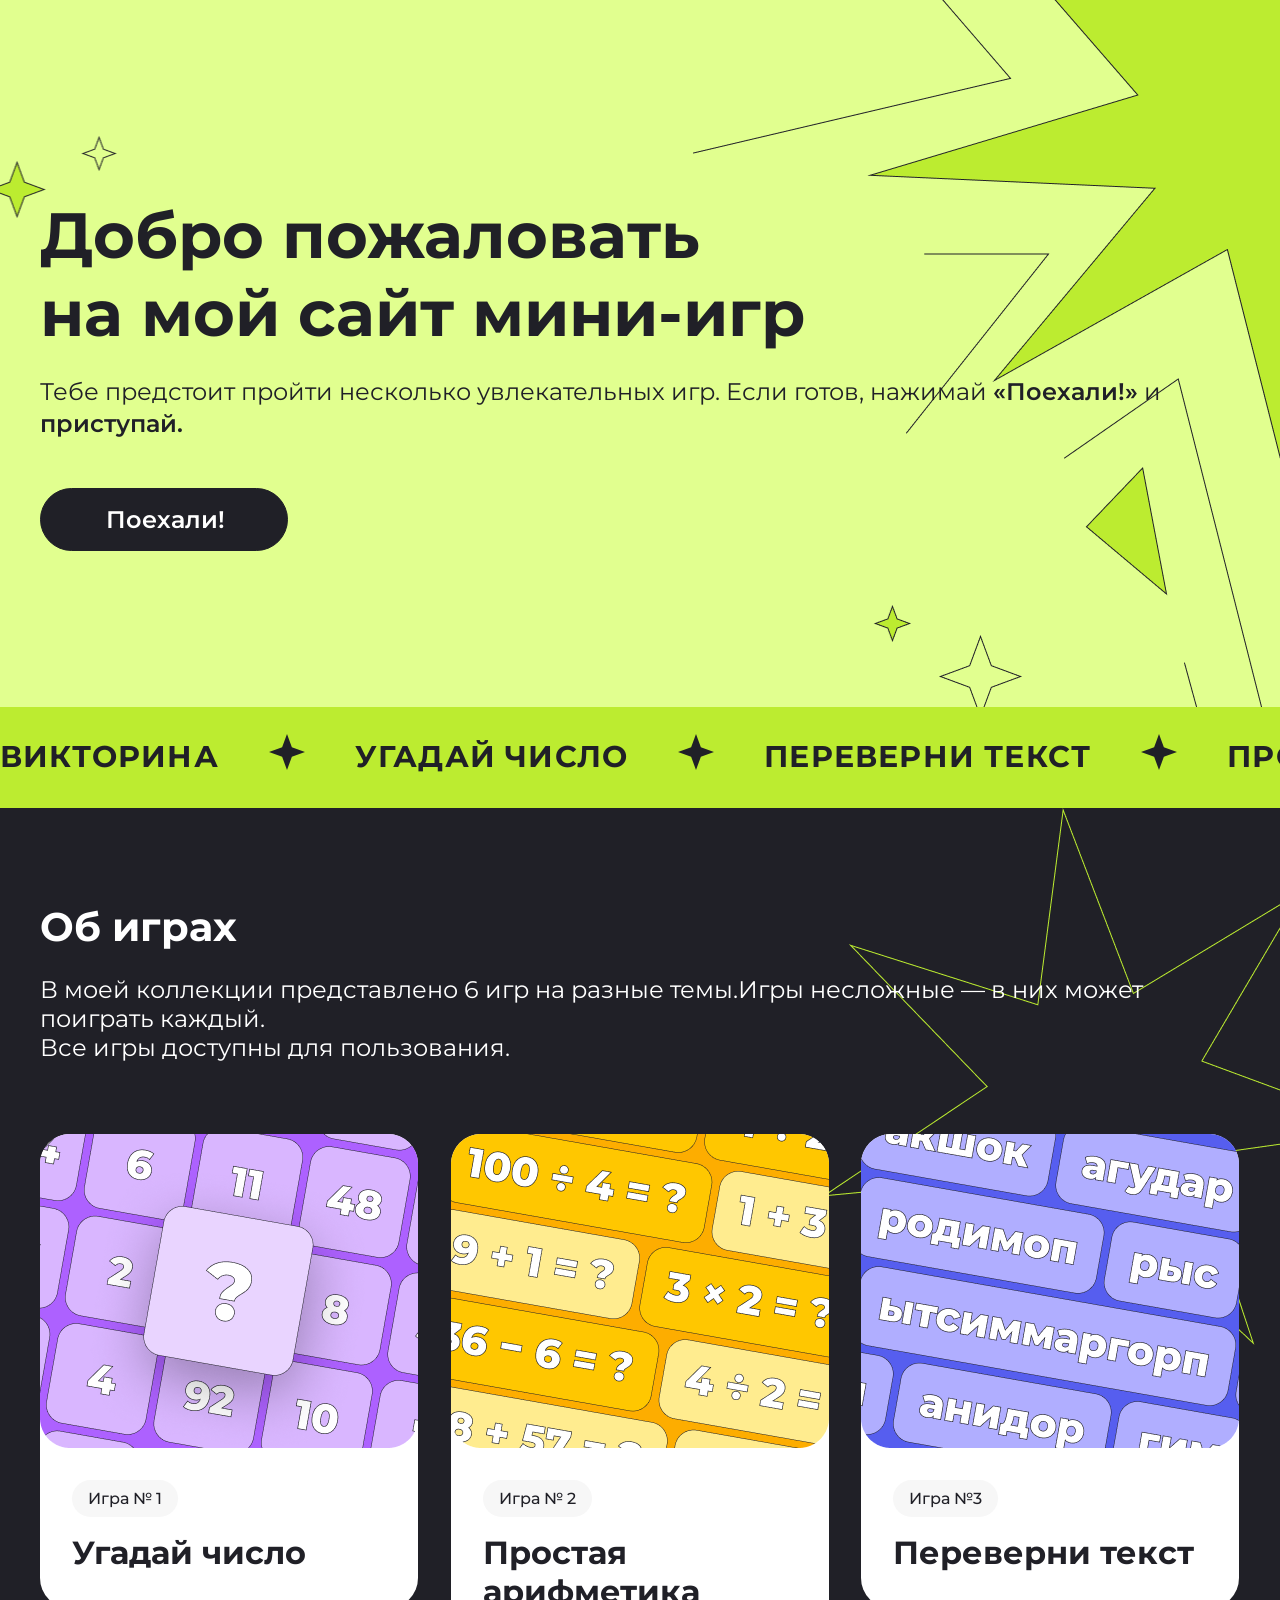
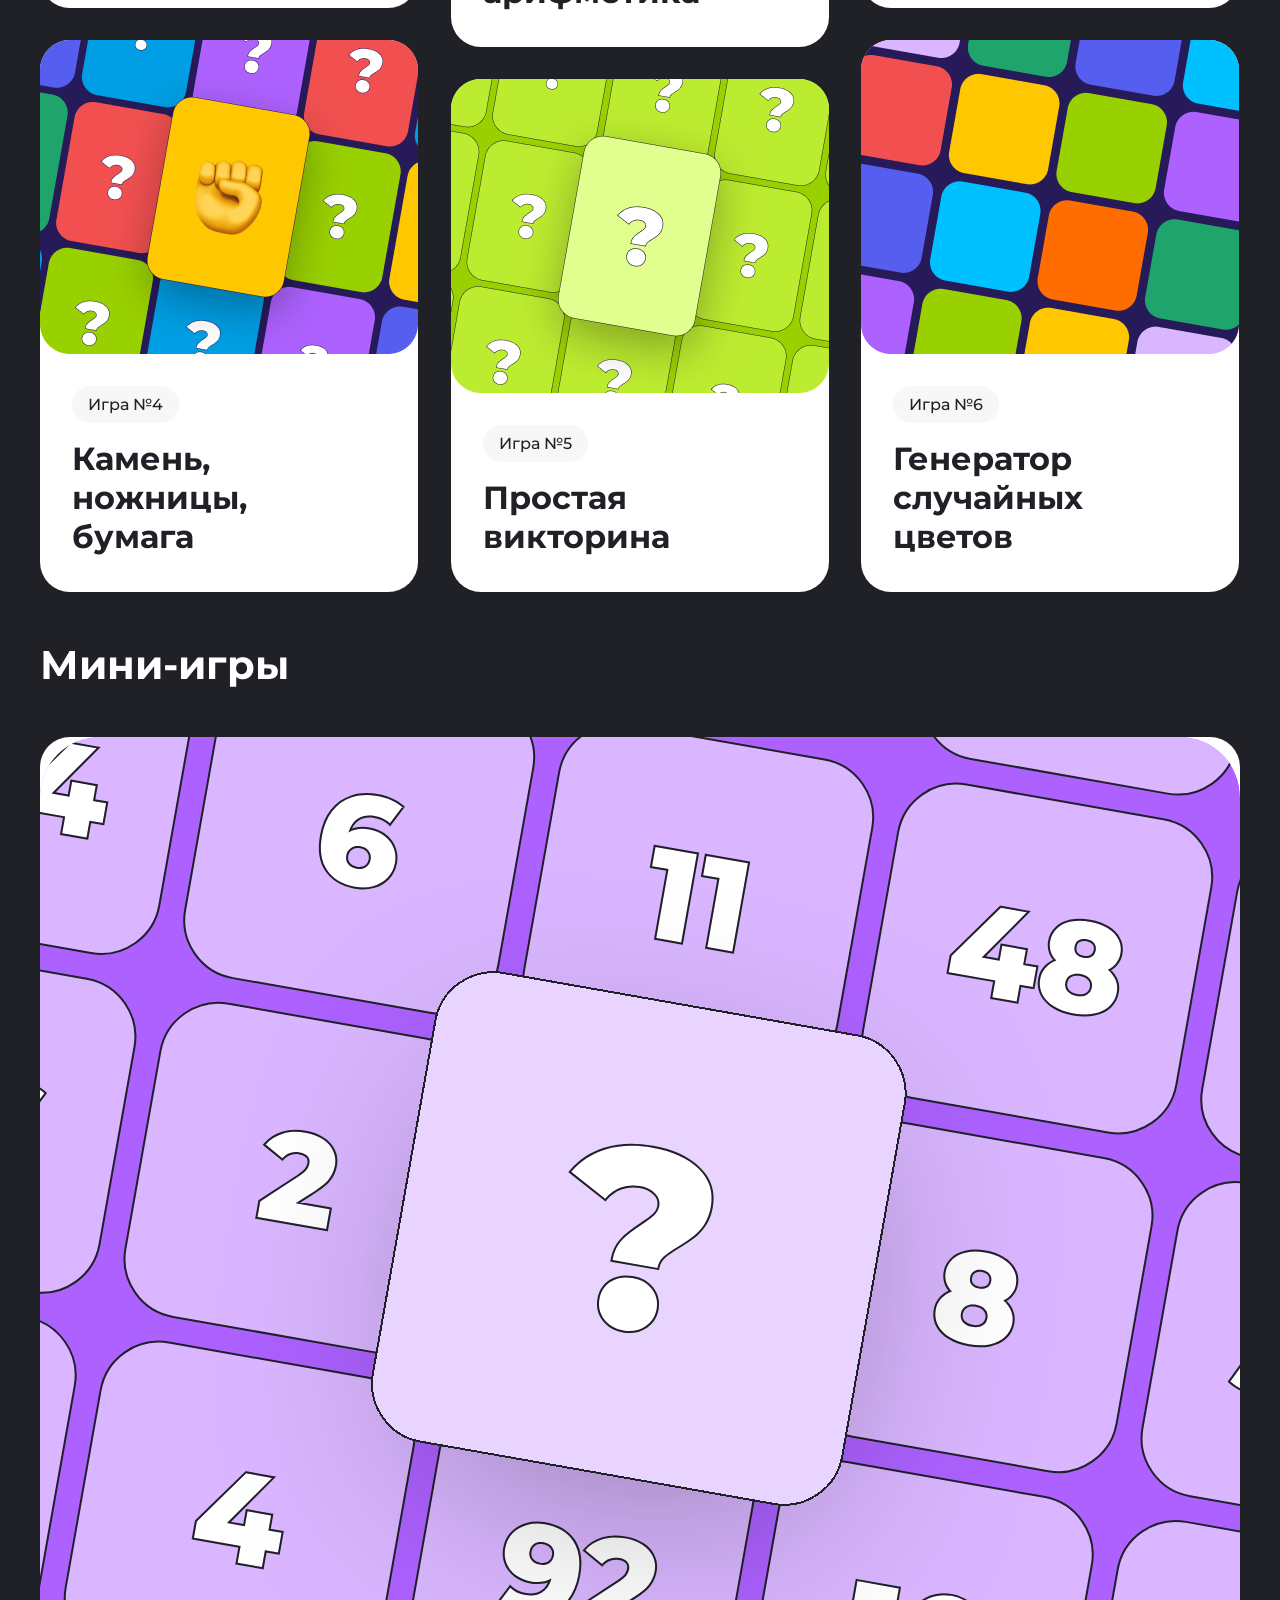
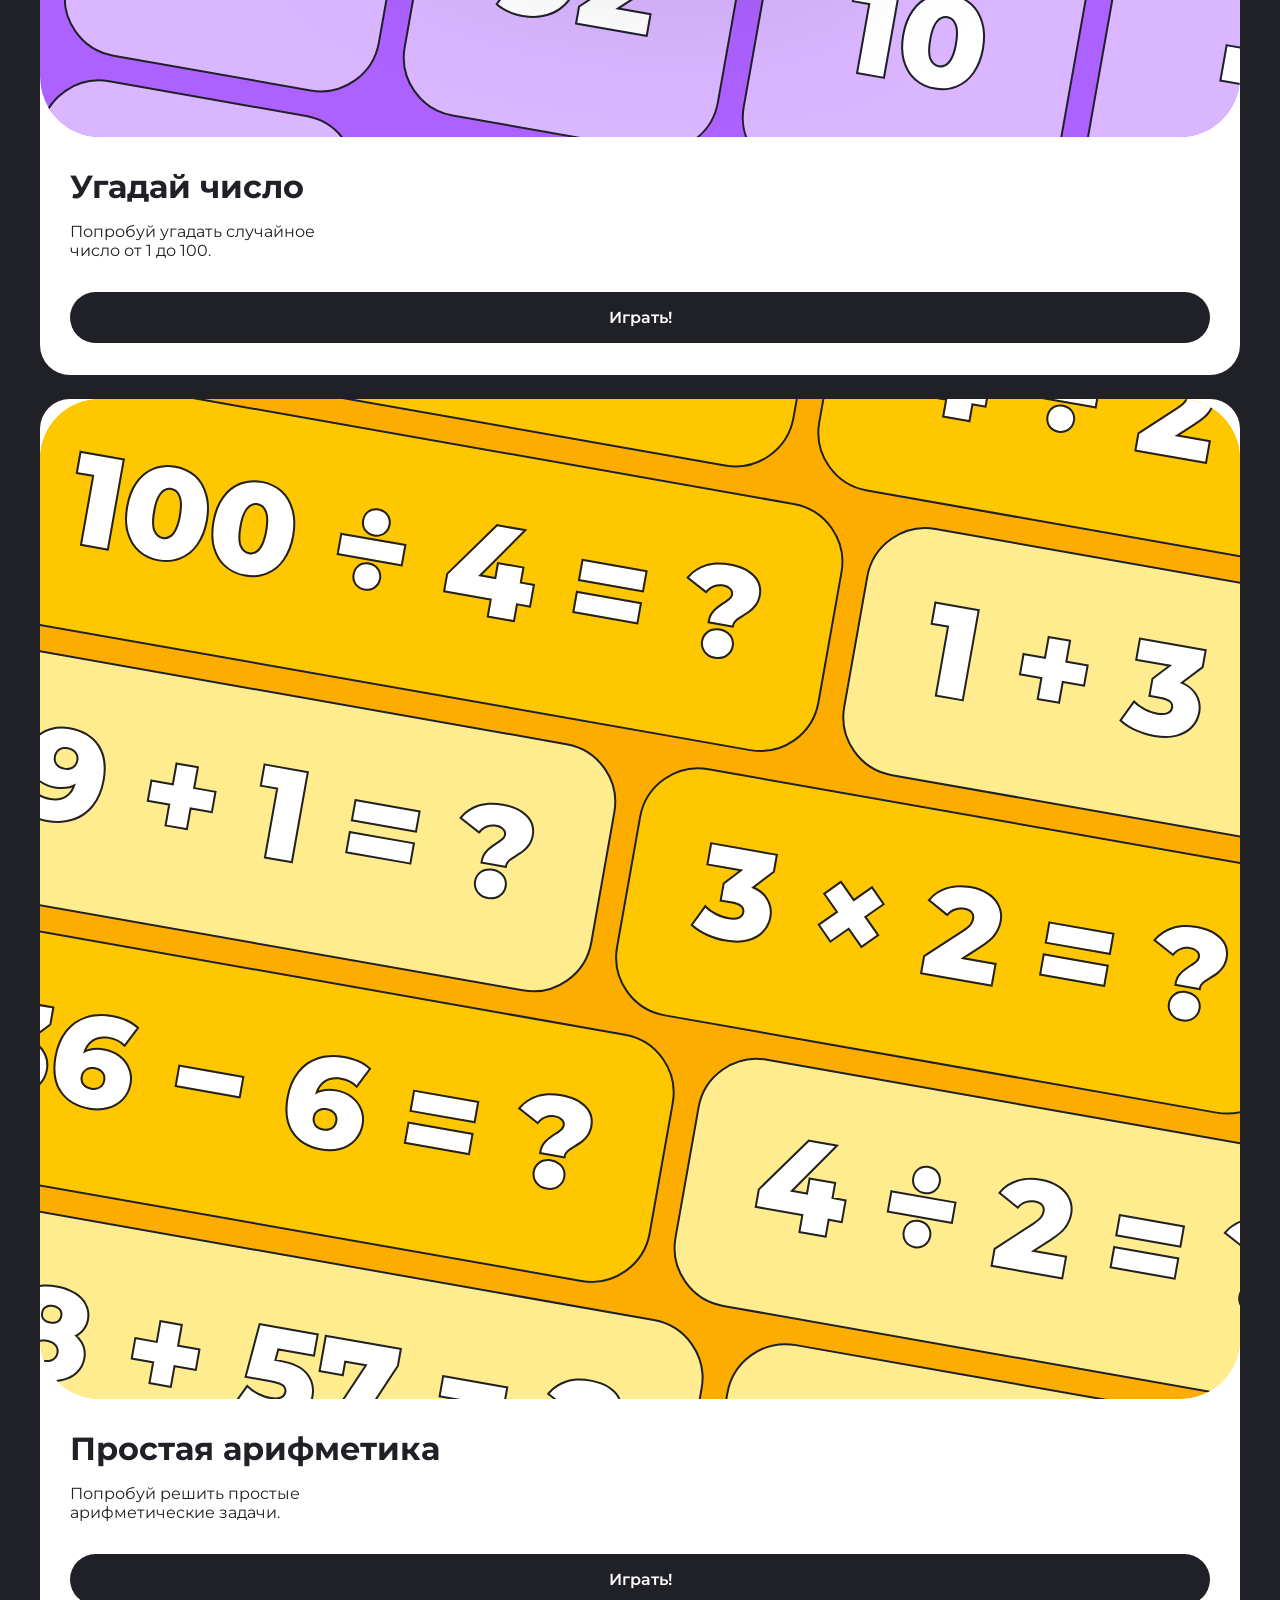
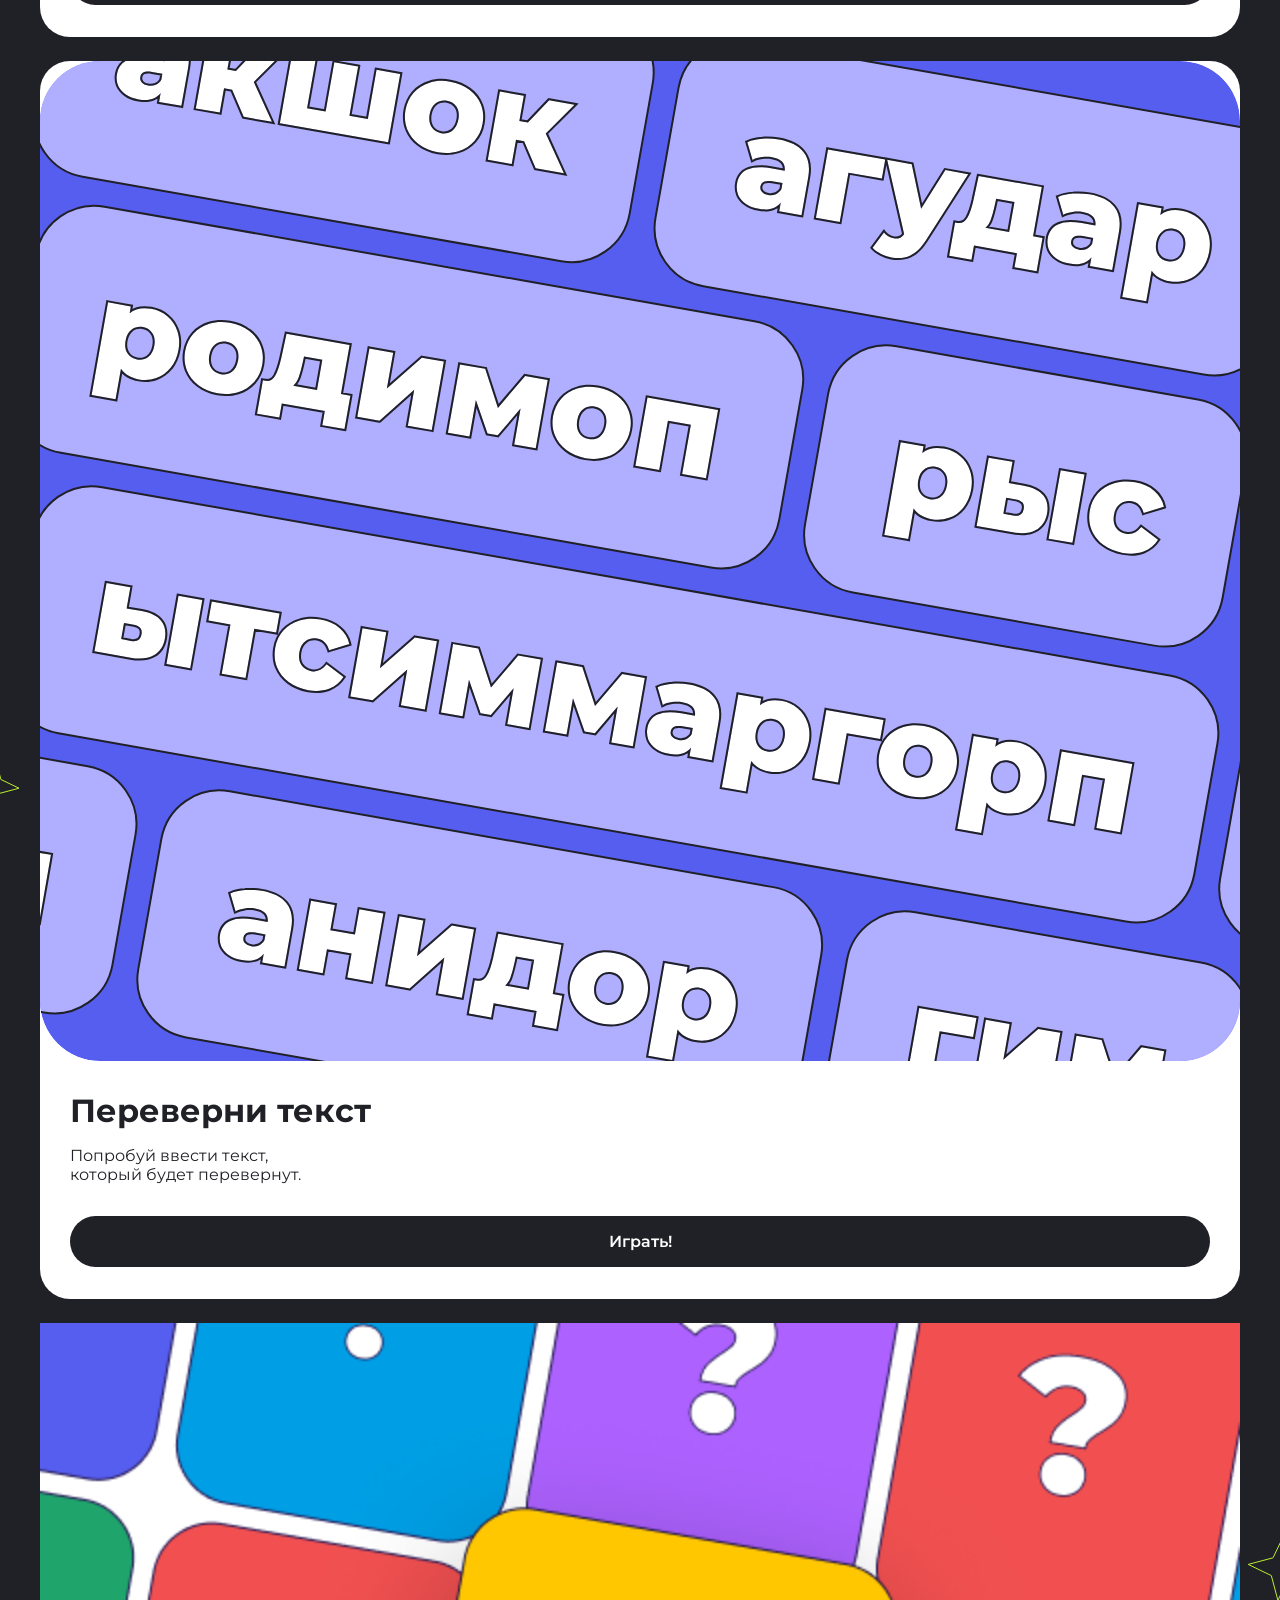
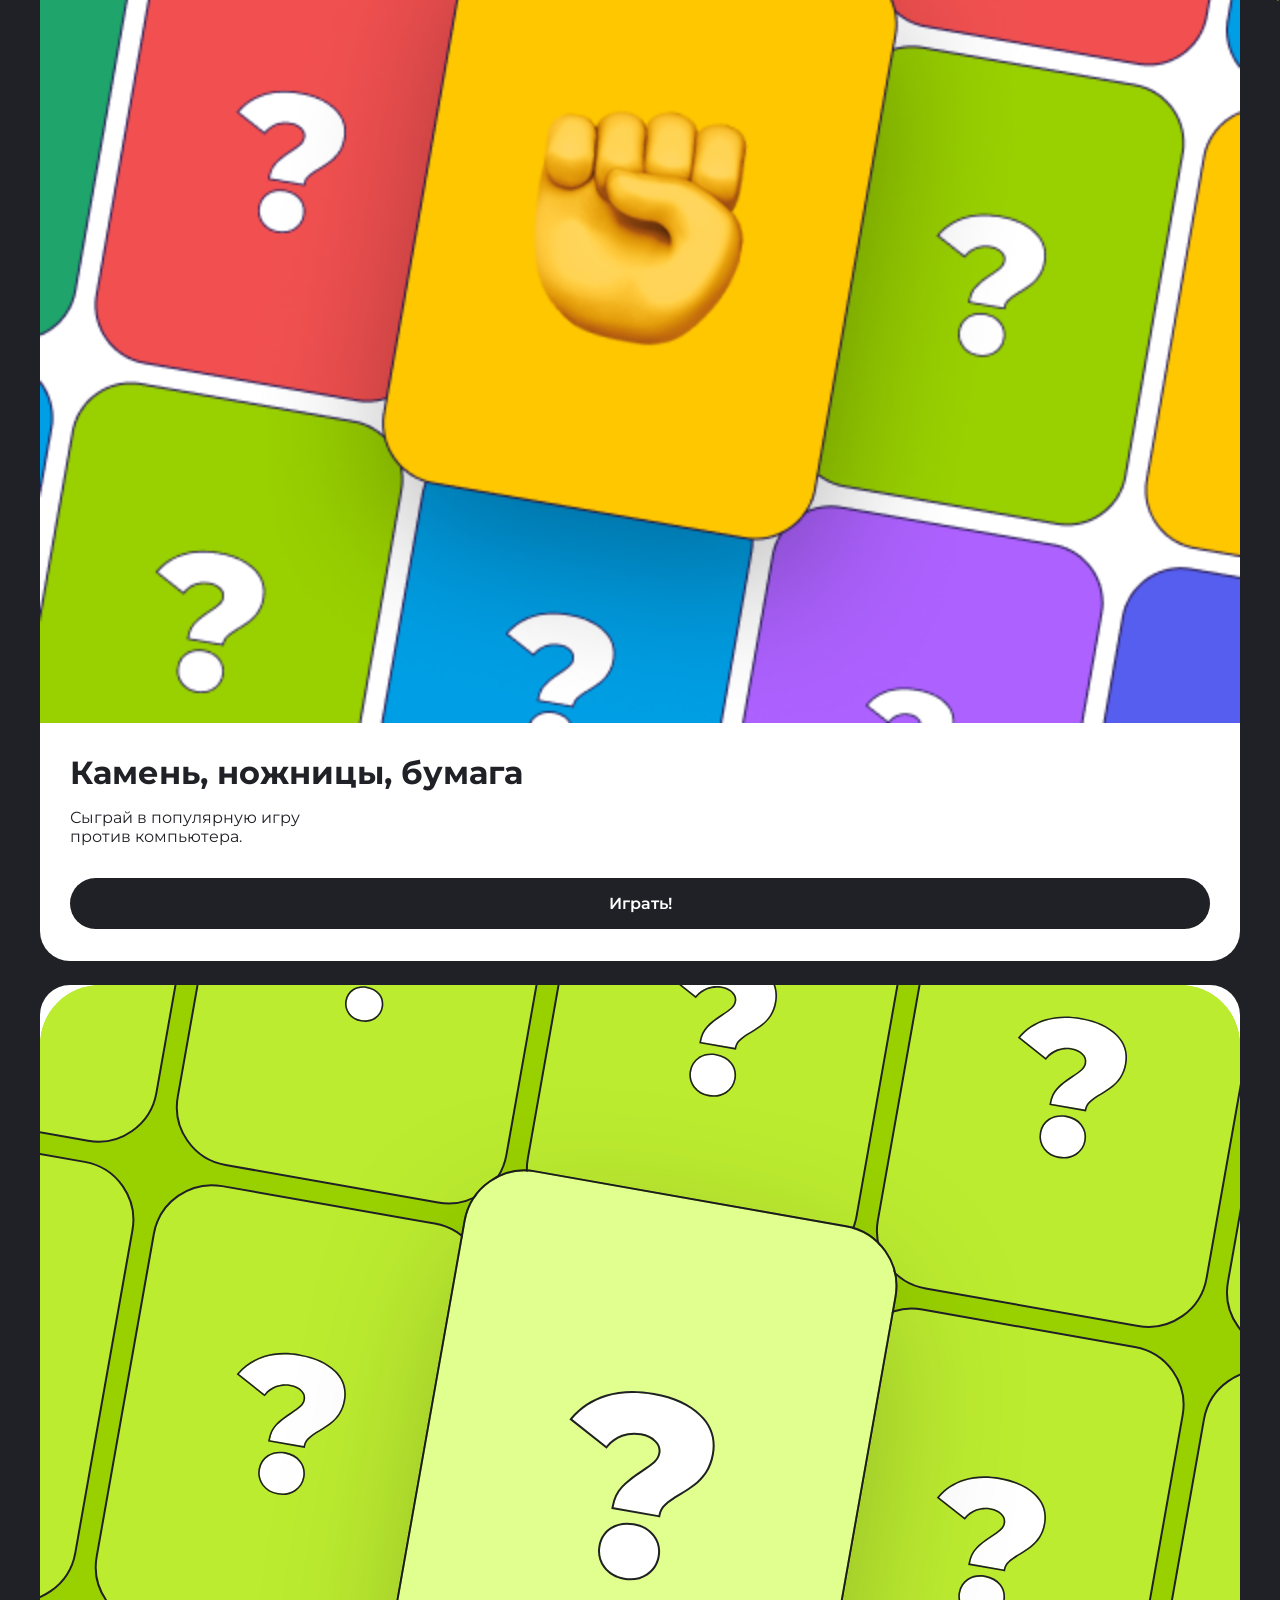
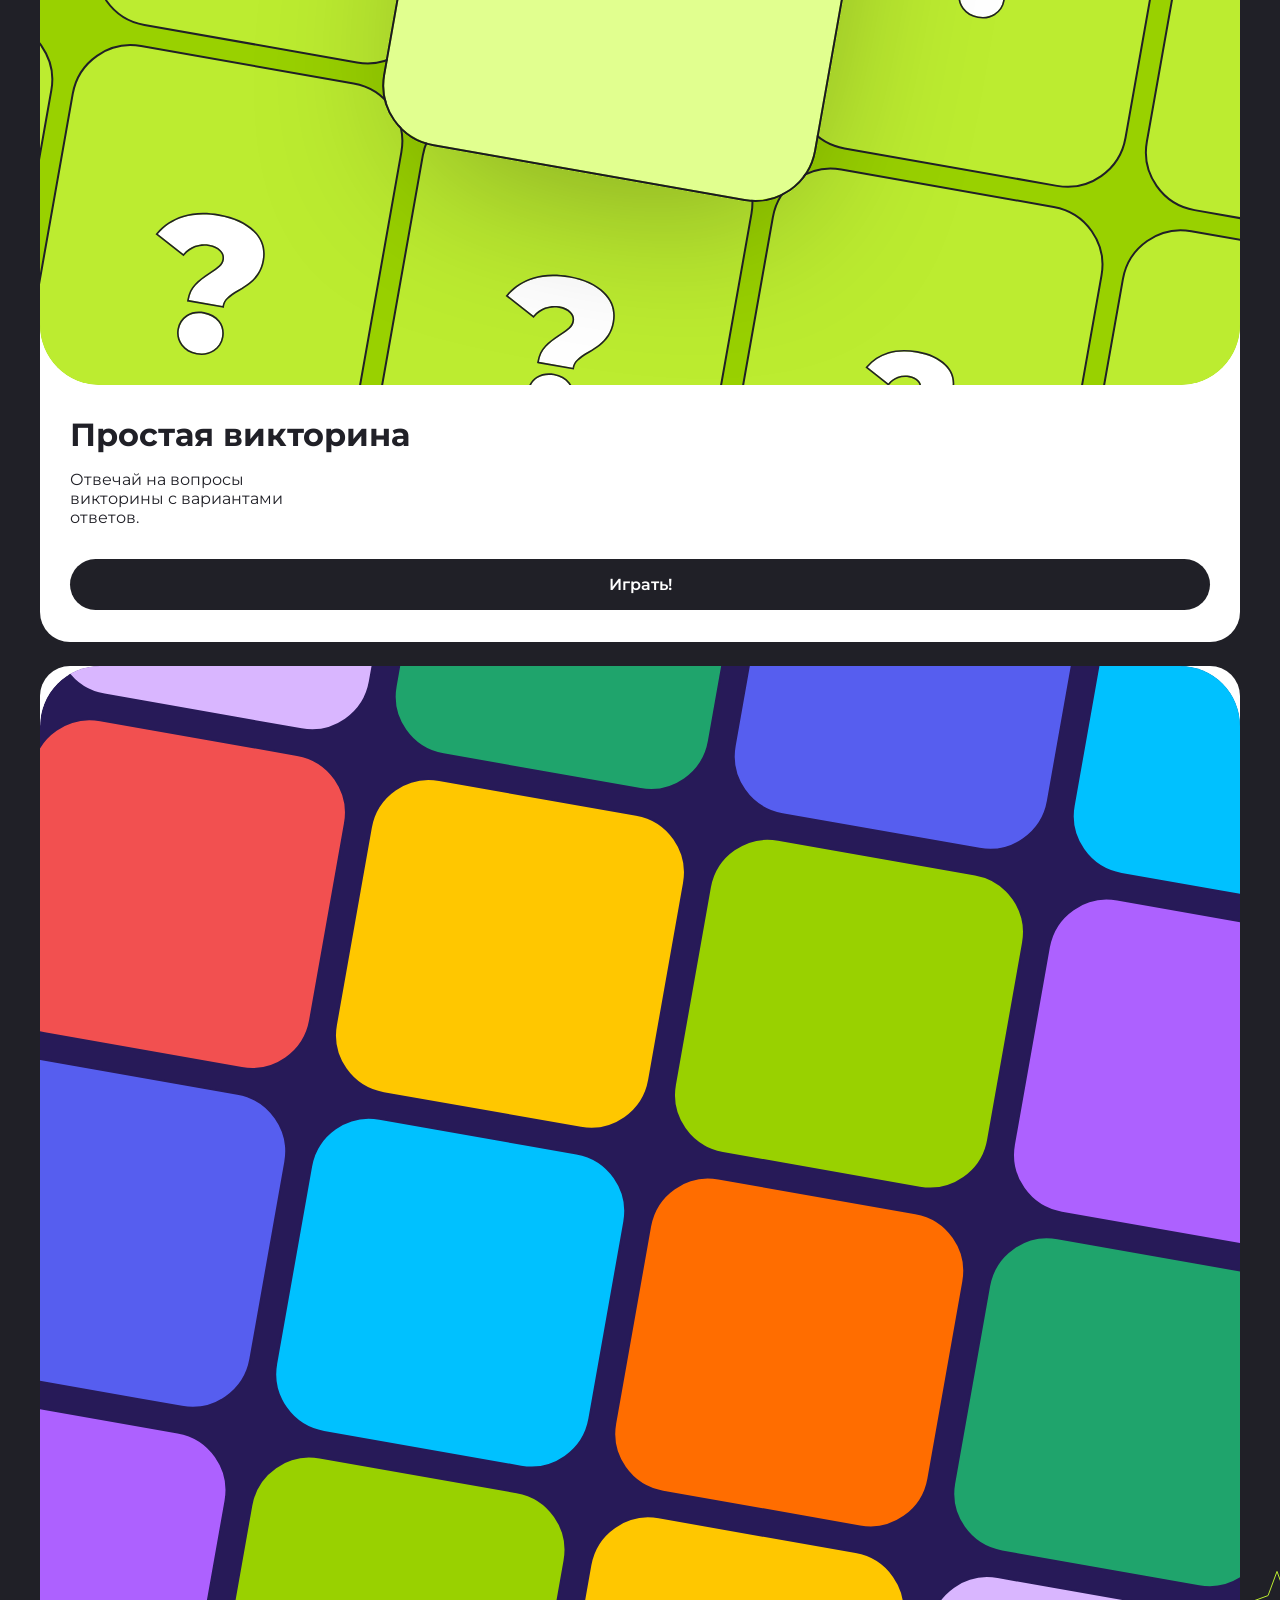
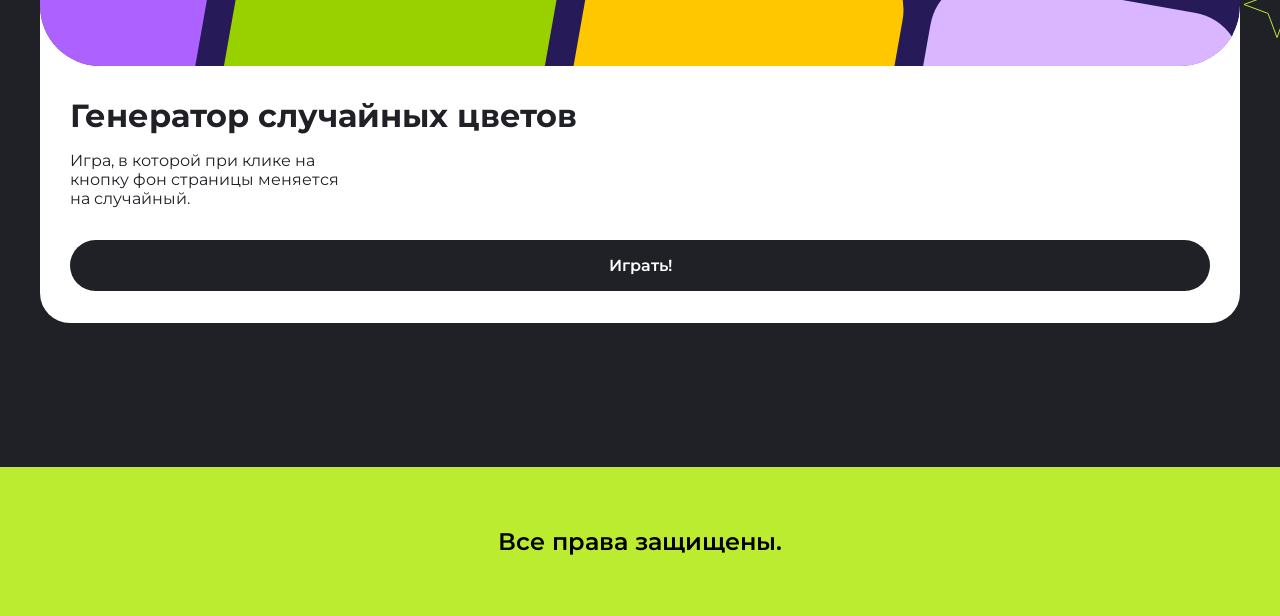
==== index.html @ a53e8733 "на проверку" ====
<!DOCTYPE html>
<html lang="ru">
<head>
    <meta charset="UTF-8">
    <meta name="viewport" content="width=device-width, initial-scale=1.0">
    <link rel="preconnect" href="https://fonts.googleapis.com">
    <link rel="preconnect" href="https://fonts.gstatic.com" crossorigin>
    <link href="https://fonts.googleapis.com/css2?family=Montserrat:ital,wght@0,100..900;1,100..900&display=swap" rel="stylesheet">
    <link rel="stylesheet" href="./style.css">
    <title>Document</title>
</head>
<body>
    <section class="page-repo">
        <header class="header container">
            <div class="header__content">
                <h1 class="header__heading">Добро пожаловать<br>на мой сайт мини-игр</h1>
                <p class="header__text">Тебе предстоит пройти несколько увлекательных игр. Если готов, нажимай 
                    <span class="header__text-bold">«Поехали!»</span> и <span class="header__text-bold">приступай.</span></p>
            </div>
            <a href="#about" class="header__btn">Поехали!</a>
        </header>
        <div class="ticker">
            <ul class="ticker__list">
                <li class="ticker__item">Викторина</li>
                <li class="ticker__item">
                    <svg xmlns="http://www.w3.org/2000/svg" width="36" height="36" viewBox="0 0 36 36" fill="none">
                        <path d="M18 0L22.8616 13.1384L36 18L22.8616 22.8616L18 36L13.1384 22.8616L0 18L13.1384 13.1384L18 0Z" fill="#202027"/>
                    </svg>
                </li>
                <li class="ticker__item">угадай число</li>
                <li class="ticker__item"><svg xmlns="http://www.w3.org/2000/svg" width="36" height="36" viewBox="0 0 36 36" fill="none">
                        <path d="M18 0L22.8616 13.1384L36 18L22.8616 22.8616L18 36L13.1384 22.8616L0 18L13.1384 13.1384L18 0Z" fill="#202027"/>
                    </svg>
                </li>
                <li class="ticker__item">Переверни текст</li>
                <li class="ticker__item"><svg xmlns="http://www.w3.org/2000/svg" width="36" height="36" viewBox="0 0 36 36" fill="none">
                        <path d="M18 0L22.8616 13.1384L36 18L22.8616 22.8616L18 36L13.1384 22.8616L0 18L13.1384 13.1384L18 0Z" fill="#202027"/>
                    </svg>
                </li>
                <li class="ticker__item">Простая арифметика</li>
                <li class="ticker__item"><svg xmlns="http://www.w3.org/2000/svg" width="36" height="36" viewBox="0 0 36 36" fill="none">
                        <path d="M18 0L22.8616 13.1384L36 18L22.8616 22.8616L18 36L13.1384 22.8616L0 18L13.1384 13.1384L18 0Z" fill="#202027"/>
                    </svg>
                </li>
                <li class="ticker__item">Камень, ножницы, бумага</li>
                <li class="ticker__item"><svg xmlns="http://www.w3.org/2000/svg" width="36" height="36" viewBox="0 0 36 36" fill="none">
                        <path d="M18 0L22.8616 13.1384L36 18L22.8616 22.8616L18 36L13.1384 22.8616L0 18L13.1384 13.1384L18 0Z" fill="#202027"/>
                    </svg>
                </li>
                <li class="ticker__item">Генератор случайных цветов</li>
                <li class="ticker__item">
                    <svg xmlns="http://www.w3.org/2000/svg" width="36" height="36" viewBox="0 0 36 36" fill="none">
                        <path d="M18 0L22.8616 13.1384L36 18L22.8616 22.8616L18 36L13.1384 22.8616L0 18L13.1384 13.1384L18 0Z" fill="#202027"/>
                    </svg>
                </li>
            </ul>
        </div>
    </section>

    <main class="main">
        <section class="about container" id="about">
            <h2 class="about__title title-section">Об играх</h2>
            <p class="about__text">В моей коллекции представлено 6 игр на разные темы.Игры несложные — в них может поиграть каждый. <br>Все игры доступны для пользования.</p>
            <div class="cards">
                <article class="card">
                    <a href="#numbers" class="card__link">
                        <img src="./img/guess-the-number.png" alt="guess-the-number" class="card__img">
                        <div class="card__content">
                            <p class="card__subtitle">Игра № 1</p>
                            <h3 class="card__title">Угадай число</h3>
                    </div>
                    </a>
                </article>
                <article class="card">
                    <a href="#rock-stone" class="card__link">
                        <img src="./img/rock-stone.png" alt="rock-stone" class="card__img">
                        <div class="card__content">
                            <p class="card__subtitle">Игра №4</p>
                            <h3 class="card__title">Камень, ножницы, <br>бумага</h3>
                        </div>
                    </a>
                </article>
                <article class="card">
                    <a href="#arithmetic" class="card__link">
                        <img src="./img/arithmetic.png" alt="arithmetic" class="card__img">
                        <div class="card__content">
                            <p class="card__subtitle">Игра № 2</p>
                            <h3 class="card__title">Простая арифметика</h3>
                        </div>
                    </a>
                </article>
                <article class="card">
                    <a href="#quiz" class="card__link">
                        <img src="./img/quiz.png" alt="quiz" class="card__img">
                        <div class="card__content">
                            <p class="card__subtitle">Игра №5</p>
                            <h3 class="card__title">Простая викторина</h3>
                        </div>
                    </a>
                </article>
                <article class="card">
                    <a href="#translate" class="card__link">
                        <img src="./img/translate.png" alt="translate" class="card__img">
                        <div class="card__content">
                            <p class="card__subtitle">Игра №3</p>
                            <h3 class="card__title">Переверни текст</h3>
                        </div>
                    </a>
                </article>
                <article class="card">
                    <a href="#random" class="card__link">
                        <img src="./img/random-color.png" alt="random-color" class="card__img">
                        <div class="card__content">
                            <p class="card__subtitle">Игра №6</p>
                            <h3 class="card__title">Генератор случайных цветов</h3>
                        </div>
                    </a>
                </article>
            </div>
        </section>
        <section class="games container">
            <h2 class="games__title title-section">Мини-игры</h2>
            <div class="cards-vertical">
                <article class="card-vertical" id="numbers">
                    <div class="card-vertical__content">
                        <h3 class="card-vertical__title">Угадай число</h3>
                        <p class="card-vertical__subtitle">Попробуй угадать случайное число от 1 до 100.</p>
                        <a href="#" class="card-vertical__btn">Играть!</a>
                    </div>
                    <img src="./img/numbers-vert.svg" alt="numbers" class="card-vertical__img">
                </article>
                <article class="card-vertical card-vertical_img-right" id="arithmetic">
                    <div class="card-vertical__content">
                        <h3 class="card-vertical__title">Простая арифметика</h3>
                        <p class="card-vertical__subtitle">Попробуй решить простые арифметические задачи.</p>
                        <a href="#" class="card-vertical__btn">Играть!</a>
                    </div>
                    <img src="./img/arithmetic-vert.svg" alt="arithmetic" class="card-vertical__img">
                </article>
                <article class="card-vertical" id="translate">
                    <div class="card-vertical__content">
                        <h3 class="card-vertical__title">Переверни текст</h3>
                        <p class="card-vertical__subtitle">Попробуй ввести текст, который будет перевернут.</p>
                        <a href="#" class="card-vertical__btn">Играть!</a>
                    </div>
                    <img src="./img/translate-vert.svg" alt="translate" class="card-vertical__img">
                </article>
                <article class="card-vertical card-vertical_img-right" id="rock-stone">
                    <div class="card-vertical__content">
                        <h3 class="card-vertical__title">Камень, ножницы, бумага</h3>
                        <p class="card-vertical__subtitle">Сыграй в популярную игру против компьютера.</p>
                        <a href="#" class="card-vertical__btn">Играть!</a>
                    </div>
                    <img src="./img/rock-stone-vert.png" alt="rock-stone" class="card-vertical__img">
                </article>
                <article class="card-vertical" id="quiz">
                    <div class="card-vertical__content">
                        <h3 class="card-vertical__title">Простая викторина</h3>
                        <p class="card-vertical__subtitle">Отвечай на вопросы викторины с вариантами ответов.</p>
                        <a href="#" class="card-vertical__btn">Играть!</a>
                    </div>
                    <img src="./img/quiz-vert.svg" alt="quiz" class="card-vertical__img">
                </article>
                <article class="card-vertical card-vertical_img-right" id="random">
                    <div class="card-vertical__content">
                        <h3 class="card-vertical__title">Генератор случайных цветов</h3>
                        <p class="card-vertical__subtitle">Игра, в которой при клике на кнопку фон страницы меняется на случайный.</p>
                        <a href="#" class="card-vertical__btn">Играть!</a>
                    </div>
                    <img src="./img/random-vert.svg" alt="random" class="card-vertical__img">
                </article>
            </div>
        </section>
    </main>

    <footer class="footer">
        <p class="footer__text">Все права защищены.</p>
    </footer>

    <script src="hw2.js"></script>
    <script src="hw3.js"></script>
    <script src="hw4.js"></script>
</body>
</html>
---- style.css ----
* {
  margin: 0;
  padding: 0;
  -webkit-box-sizing: border-box;
          box-sizing: border-box;
}

body {
  font-family: "Montserrat", Arial, Helvetica, serif;
}

.container {
  padding-left: calc(50% - 600px);
  padding-right: calc(50% - 600px);
}

.page-repo {
  background-color: #E1FF8F;
  background-image: url("./img/big-star.png"), url("./img/group-stars.png");
  background-repeat: no-repeat;
  background-position: top right, top 60% left calc(50% - 135px);
  background-size: auto;
}

.header {
  padding-top: 196px;
  padding-bottom: 156px;
}
.header__heading {
  font-size: 64px;
  font-style: normal;
  font-weight: 700;
  line-height: normal;
  color: #202027;
  margin-bottom: 24px;
}
.header__text {
  color: #202027;
  font-size: 24px;
  font-style: normal;
  font-weight: 400;
  line-height: 32px;
  margin-bottom: 48px;
}
.header__text-bold {
  font-weight: 600;
}
.header__btn {
  background-color: #202027;
  text-decoration: none;
  color: #FFF;
  text-align: center;
  font-size: 24px;
  font-style: normal;
  font-weight: 600;
  padding: 16px 65px;
  border-radius: 60px;
  border: 1px solid #202027;
  display: block;
  max-width: 248px;
}

.ticker {
  background: #BCEC30;
  overflow: hidden;
}
.ticker__list {
  list-style-type: none;
  display: -webkit-box;
  display: -ms-flexbox;
  display: flex;
  gap: 50px;
  -webkit-box-align: center;
      -ms-flex-align: center;
          align-items: center;
  width: -webkit-max-content;
  width: -moz-max-content;
  width: max-content;
  padding-top: 27px;
  padding-bottom: 30px;
}
.ticker__item {
  color: #202027;
  font-size: 30px;
  font-style: normal;
  font-weight: 700;
  letter-spacing: 1.2px;
  text-transform: uppercase;
}

.main {
  background-color: #202027;
  background-image: url("./img/big-star1.png"), url("./img/main-stars.svg");
  background-repeat: no-repeat;
  background-position: top right, top 92% left calc(50% - 6px);
  background-size: auto;
  padding-bottom: 144px;
}

.title-section {
  font-size: 64px;
  font-style: normal;
  font-weight: 700;
  line-height: normal;
  color: #fff;
}

.about__title {
  padding-top: 94px;
  padding-bottom: 24px;
}
.about__text {
  font-size: 24px;
  font-style: normal;
  font-weight: 400;
  color: #fff;
  padding-bottom: 72px;
}

.cards {
  display: -webkit-box;
  display: -ms-flexbox;
  display: flex;
  -webkit-box-orient: vertical;
  -webkit-box-direction: normal;
      -ms-flex-direction: column;
          flex-direction: column;
  -ms-flex-wrap: wrap;
      flex-wrap: wrap;
  max-height: 1063px;
  gap: 32px;
}

.card {
  max-width: 378px;
}
.card__link {
  text-decoration: none;
  background-color: #fff;
  display: -webkit-box;
  display: -ms-flexbox;
  display: flex;
  -webkit-box-orient: vertical;
  -webkit-box-direction: normal;
      -ms-flex-direction: column;
          flex-direction: column;
  border-radius: 30px;
  -webkit-box-pack: center;
      -ms-flex-pack: center;
          justify-content: center;
}
.card__content {
  margin: 32px 32px 36px;
}
.card__subtitle {
  font-size: 16px;
  font-style: normal;
  font-weight: 500;
  color: #202027;
  padding: 9px 16px;
  background-color: #F7F7F7;
  border-radius: 52.582px;
  display: inline-block;
  margin-bottom: 16px;
}
.card__title {
  font-size: 32px;
  font-style: normal;
  font-weight: 700;
  line-height: normal;
  color: #202027;
}

.games__title {
  padding-top: 96px;
  padding-bottom: 72px;
}

.cards-vertical {
  display: -webkit-box;
  display: -ms-flexbox;
  display: flex;
  -webkit-box-orient: vertical;
  -webkit-box-direction: normal;
      -ms-flex-direction: column;
          flex-direction: column;
  gap: 32px;
  color: #202027;
}

.card-vertical {
  display: -webkit-box;
  display: -ms-flexbox;
  display: flex;
  width: 100%;
  background-color: #fff;
  -webkit-box-pack: justify;
      -ms-flex-pack: justify;
          justify-content: space-between;
  border-radius: 30px;
}
.card-vertical__content {
  padding: 48px;
}
.card-vertical__title {
  font-size: 48px;
  font-style: normal;
  font-weight: 700;
  line-height: normal;
  padding-bottom: 24px;
}
.card-vertical__subtitle {
  font-size: 24px;
  font-style: normal;
  font-weight: 400;
  line-height: 32px;
  padding-bottom: 36px;
  max-width: 438px;
}
.card-vertical__btn {
  display: inline-block;
  color: #FFF;
  text-align: center;
  font-size: 24px;
  font-style: normal;
  font-weight: 600;
  padding: 16px 76px;
  border-radius: 60px;
  background: #202027;
  text-decoration: none;
}
.card-vertical__btn:hover {
  background-color: #fff;
  color: #202027;
  border: 1px solid #000;
}
.card-vertical_img-right {
  -webkit-box-orient: horizontal;
  -webkit-box-direction: reverse;
      -ms-flex-direction: row-reverse;
          flex-direction: row-reverse;
}

.footer {
  background-color: #BCEC30;
  padding-top: 60px;
  padding-bottom: 60px;
  text-align: center;
}
.footer__text {
  font-size: 24px;
  font-style: normal;
  font-weight: 600;
  line-height: normal;
  color: #000;
}

@media (min-width: 836px) and (max-width: 1199px) {
  .container {
    padding-left: 24px;
    padding-right: 24px;
  }
  .cards {
    max-height: 1603px;
    -webkit-box-align: center;
        -ms-flex-align: center;
            align-items: center;
  }
}
@media (max-width: 835px) {
  .page-repo {
    background-image: url("./img/big-star-mob.svg"), url("./img/star-mob-up.svg"), url("./img/star-mob-down.svg");
    background-repeat: no-repeat;
    background-position: top right, top 64px left 10%, bottom 79px right 10%;
  }
  .container {
    padding-left: 16px;
    padding-right: 16px;
  }
  .header {
    padding-top: 147px;
    padding-bottom: 147px;
    text-align: center;
  }
  .header__heading {
    font-size: 40px;
  }
  .header__text {
    font-size: 16px;
    margin-bottom: 36px;
    line-height: normal;
  }
  .header__btn {
    font-size: 16px;
    padding: 16px 104px;
    max-width: 285px;
    margin: auto;
  }
  .ticker__list {
    padding: 16px 0;
  }
  .ticker__item {
    font-size: 16px;
  }
  .ticker__item svg {
    width: 19px;
    height: 19px;
  }
  .main {
    background-image: none;
    padding-bottom: 10px;
  }
  .about {
    display: none;
  }
}
.games__title {
  padding-top: 48px;
  padding-bottom: 48px;
}

.cards-vertical {
  gap: 24px;
}

.card-vertical {
  -webkit-box-orient: vertical;
  -webkit-box-direction: normal;
      -ms-flex-direction: column;
          flex-direction: column;
}
.card-vertical__content {
  -webkit-box-ordinal-group: 2;
      -ms-flex-order: 1;
          order: 1;
  padding: 30px 30px 32px;
}
.card-vertical__title {
  font-size: 32px;
  padding-bottom: 16px;
}
.card-vertical__subtitle {
  font-size: 16px;
  line-height: normal;
  padding-bottom: 32px;
  max-width: 270px;
}
.card-vertical__btn {
  display: block;
  font-size: 16px;
}

.title-section {
  font-size: 40px;
}/*# sourceMappingURL=style.css.map */
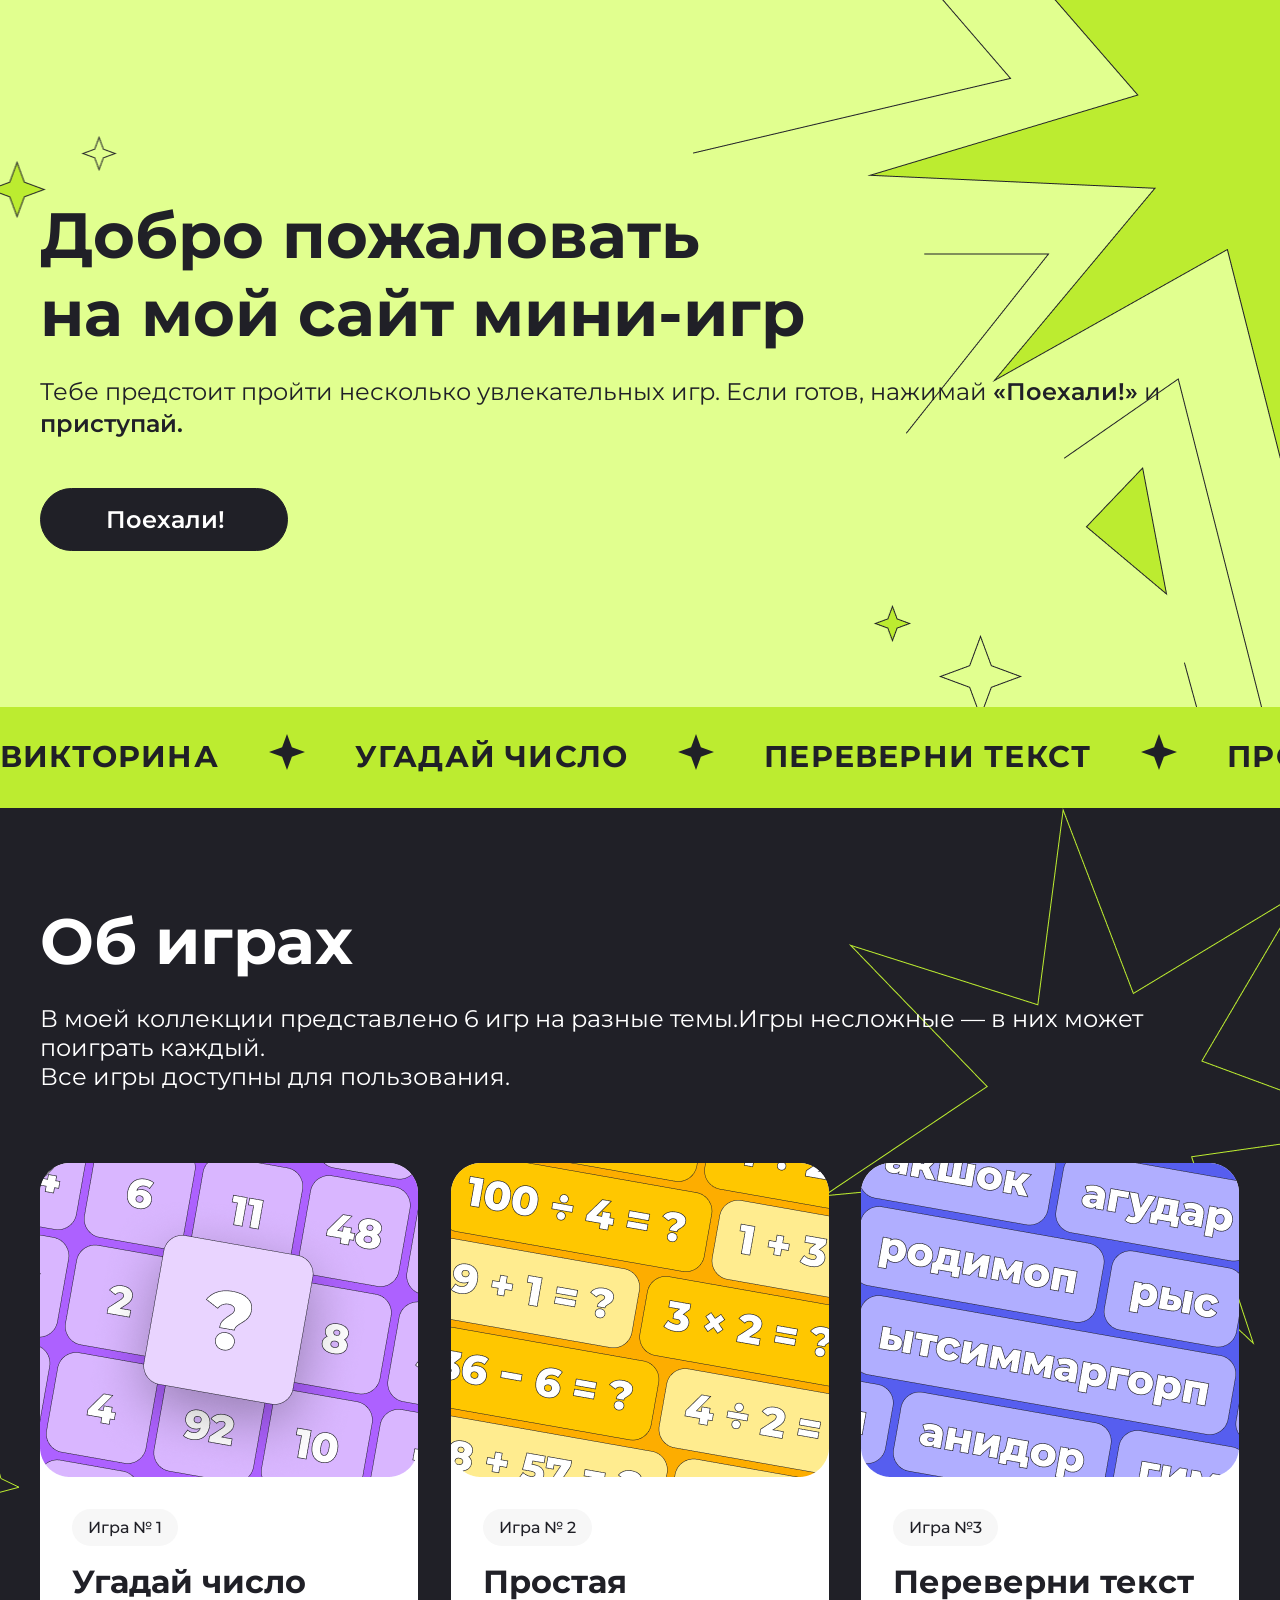
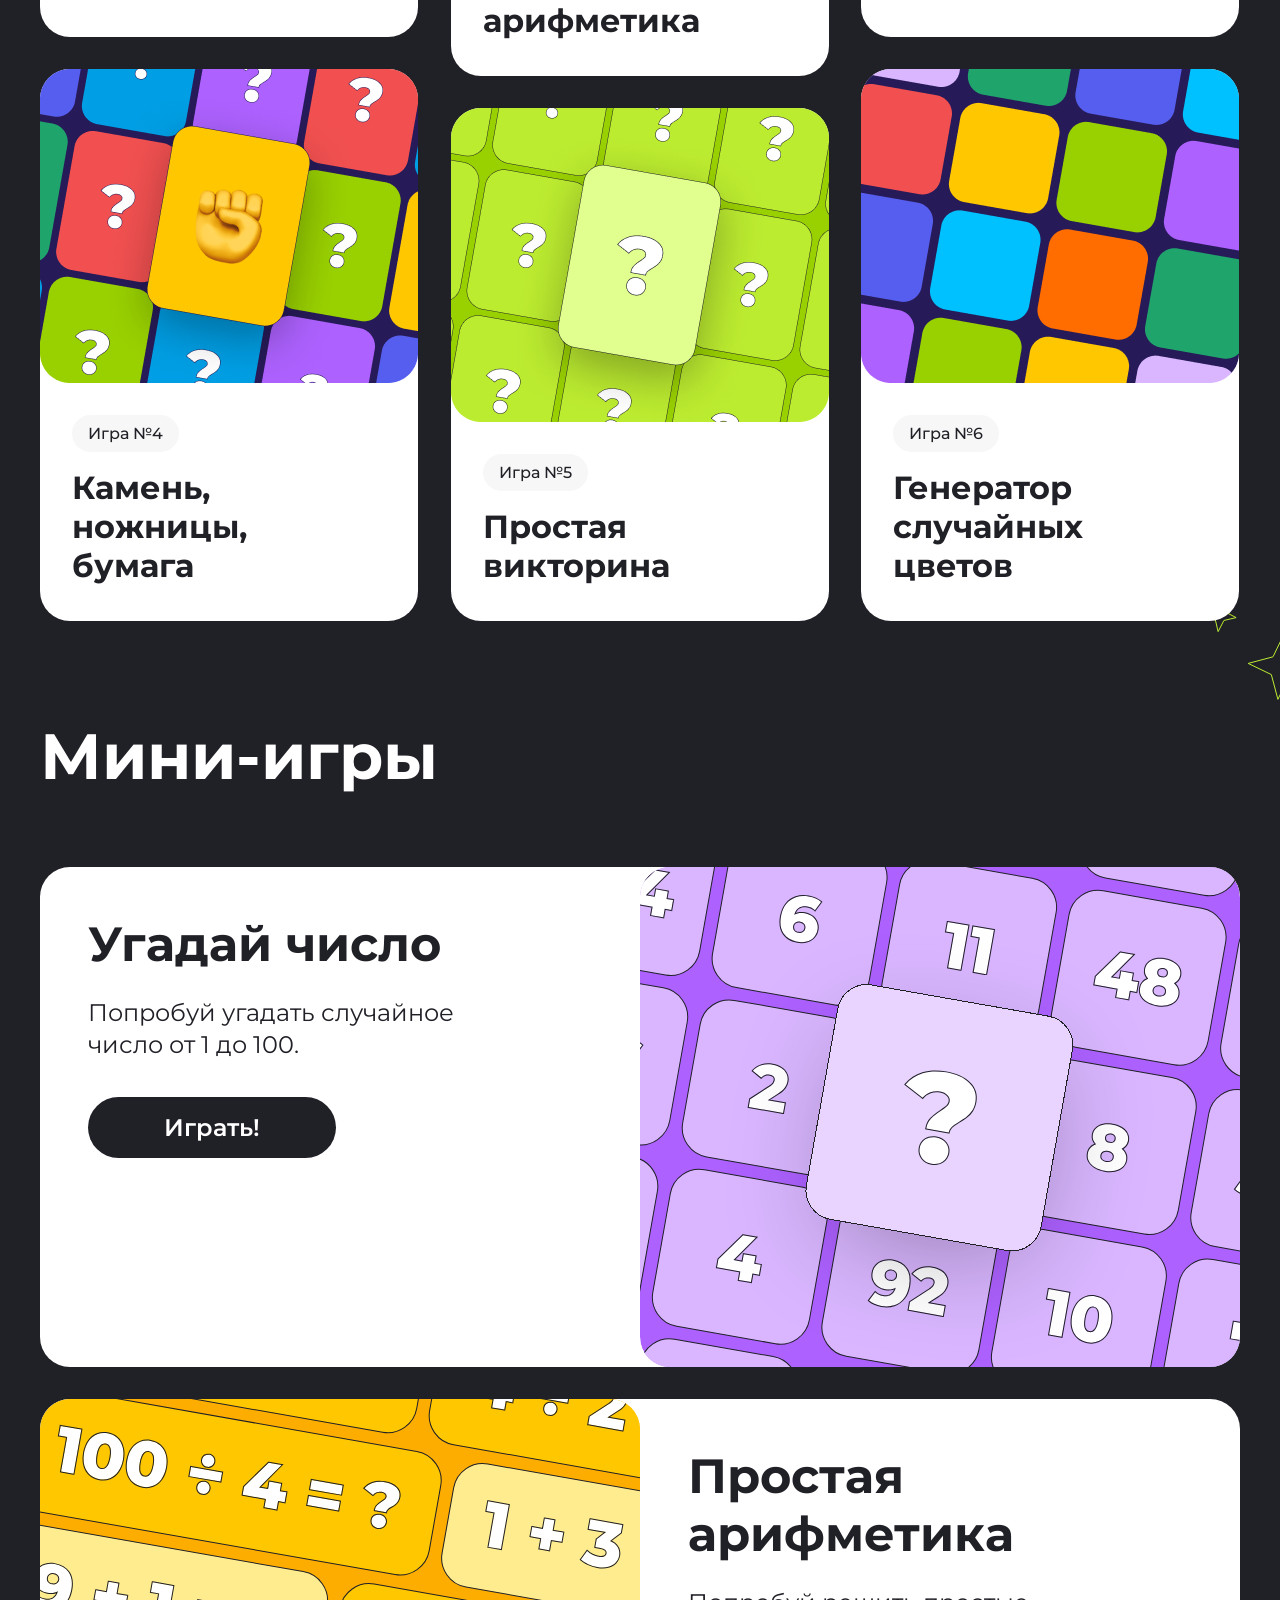
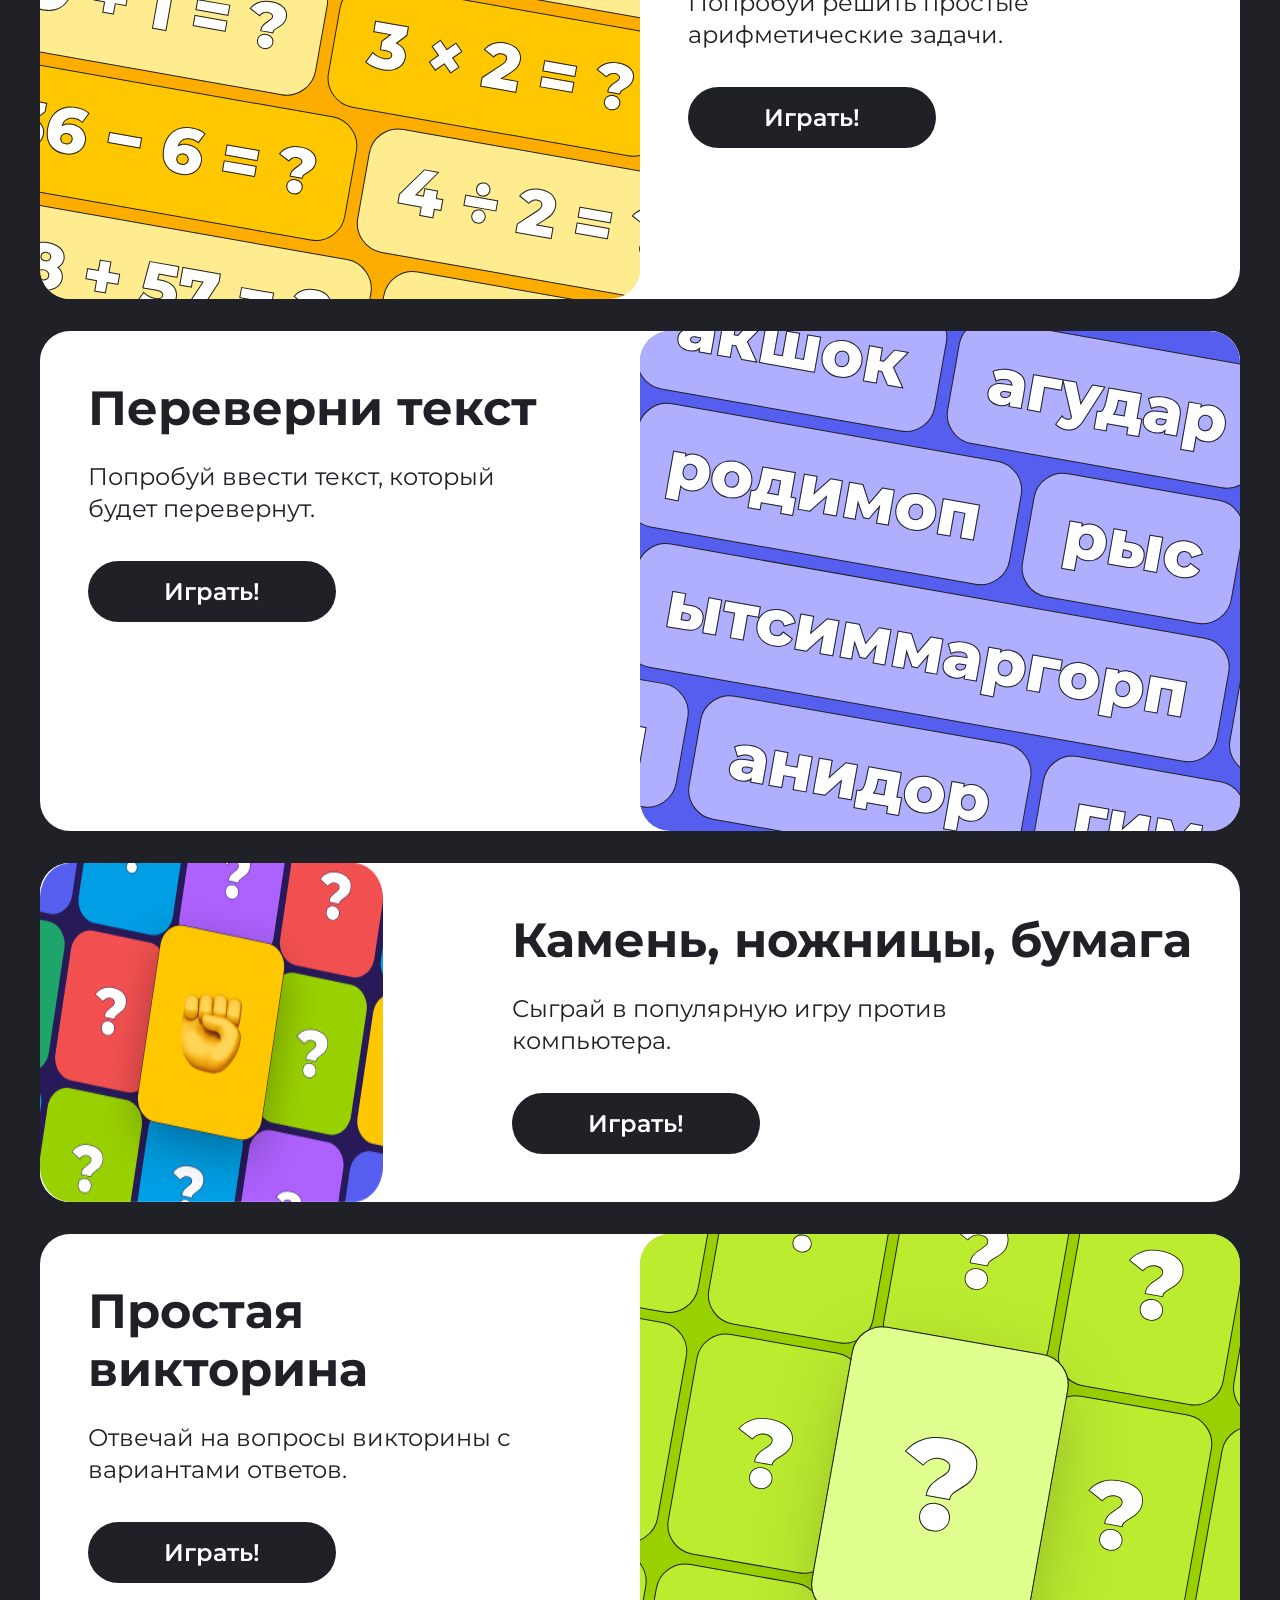
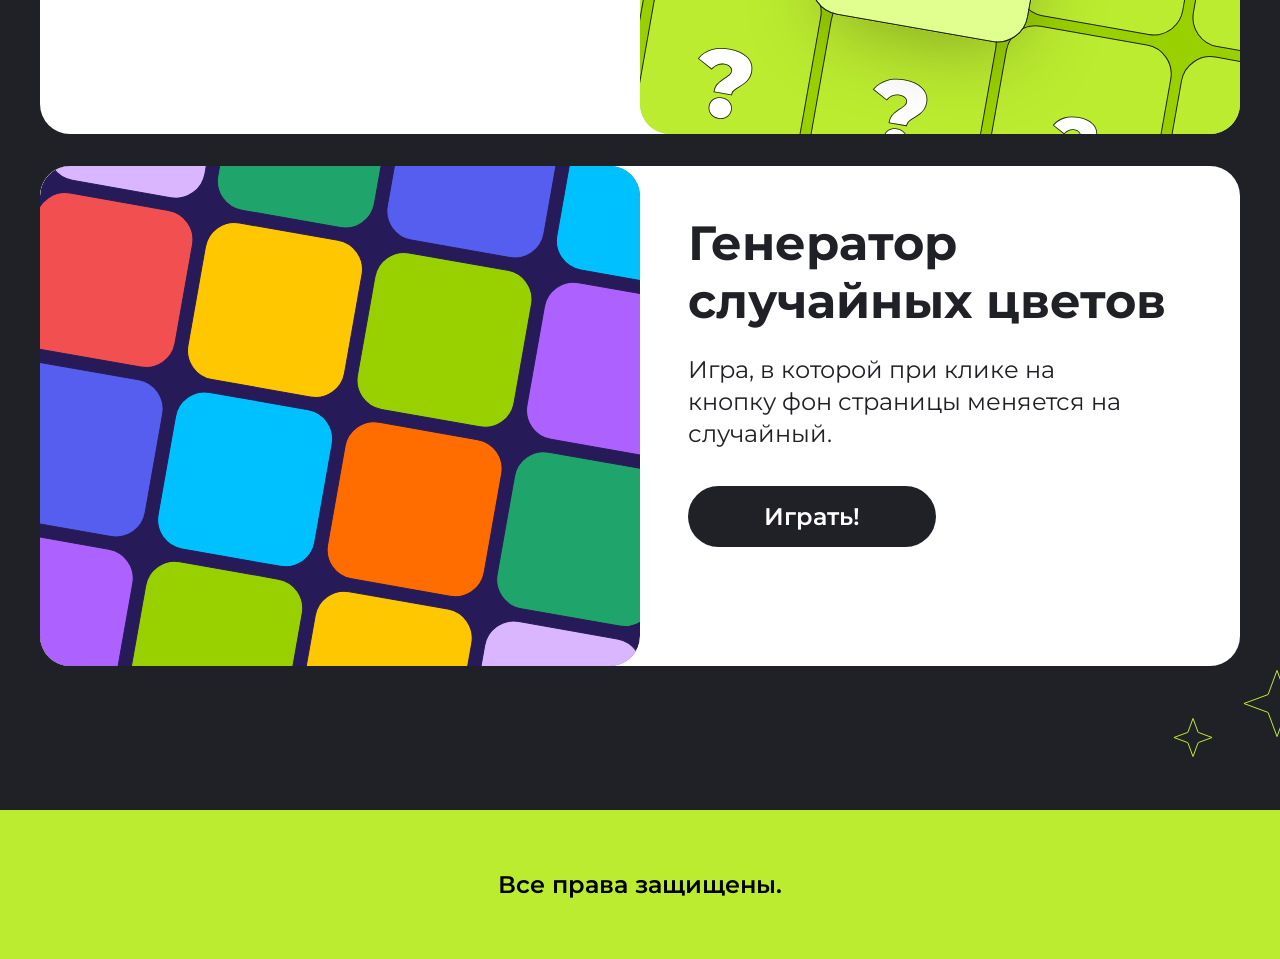
==== commit 5a334312: "внесены правки" ====
--- a/index.html
+++ b/index.html
@@ -151,7 +151,7 @@
                         <p class="card-vertical__subtitle">Сыграй в популярную игру против компьютера.</p>
                         <a href="#" class="card-vertical__btn">Играть!</a>
                     </div>
-                    <img src="./img/rock-stone-vert.png" alt="rock-stone" class="card-vertical__img">
+                    <img src="./img/rock-stone-vert.jpg" alt="rock-stone" class="card-vertical__img">
                 </article>
                 <article class="card-vertical" id="quiz">
                     <div class="card-vertical__content">
--- a/style.css
+++ b/style.css
@@ -198,6 +198,7 @@
       -ms-flex-pack: justify;
           justify-content: space-between;
   border-radius: 30px;
+  overflow: hidden;
 }
 .card-vertical__content {
   padding: 48px;
@@ -313,43 +314,43 @@
   .about {
     display: none;
   }
-}
-.games__title {
-  padding-top: 48px;
-  padding-bottom: 48px;
-}
-
-.cards-vertical {
-  gap: 24px;
-}
-
-.card-vertical {
-  -webkit-box-orient: vertical;
-  -webkit-box-direction: normal;
-      -ms-flex-direction: column;
-          flex-direction: column;
-}
-.card-vertical__content {
-  -webkit-box-ordinal-group: 2;
-      -ms-flex-order: 1;
-          order: 1;
-  padding: 30px 30px 32px;
-}
-.card-vertical__title {
-  font-size: 32px;
-  padding-bottom: 16px;
-}
-.card-vertical__subtitle {
-  font-size: 16px;
-  line-height: normal;
-  padding-bottom: 32px;
-  max-width: 270px;
-}
-.card-vertical__btn {
-  display: block;
-  font-size: 16px;
-}
-
-.title-section {
-  font-size: 40px;
+  .games__title {
+    padding-top: 48px;
+    padding-bottom: 48px;
+  }
+  .cards-vertical {
+    gap: 24px;
+  }
+  .card-vertical {
+    -webkit-box-orient: vertical;
+    -webkit-box-direction: normal;
+        -ms-flex-direction: column;
+            flex-direction: column;
+  }
+  .card-vertical__content {
+    -webkit-box-ordinal-group: 2;
+        -ms-flex-order: 1;
+            order: 1;
+    padding: 30px 30px 32px;
+  }
+  .card-vertical__title {
+    font-size: 32px;
+    padding-bottom: 16px;
+  }
+  .card-vertical__subtitle {
+    font-size: 16px;
+    line-height: normal;
+    padding-bottom: 32px;
+    max-width: 270px;
+  }
+  .card-vertical__btn {
+    display: block;
+    font-size: 16px;
+  }
+  .title-section {
+    font-size: 40px;
+  }
+  .footer__text {
+    font-size: 16px;
+  }
 }/*# sourceMappingURL=style.css.map */
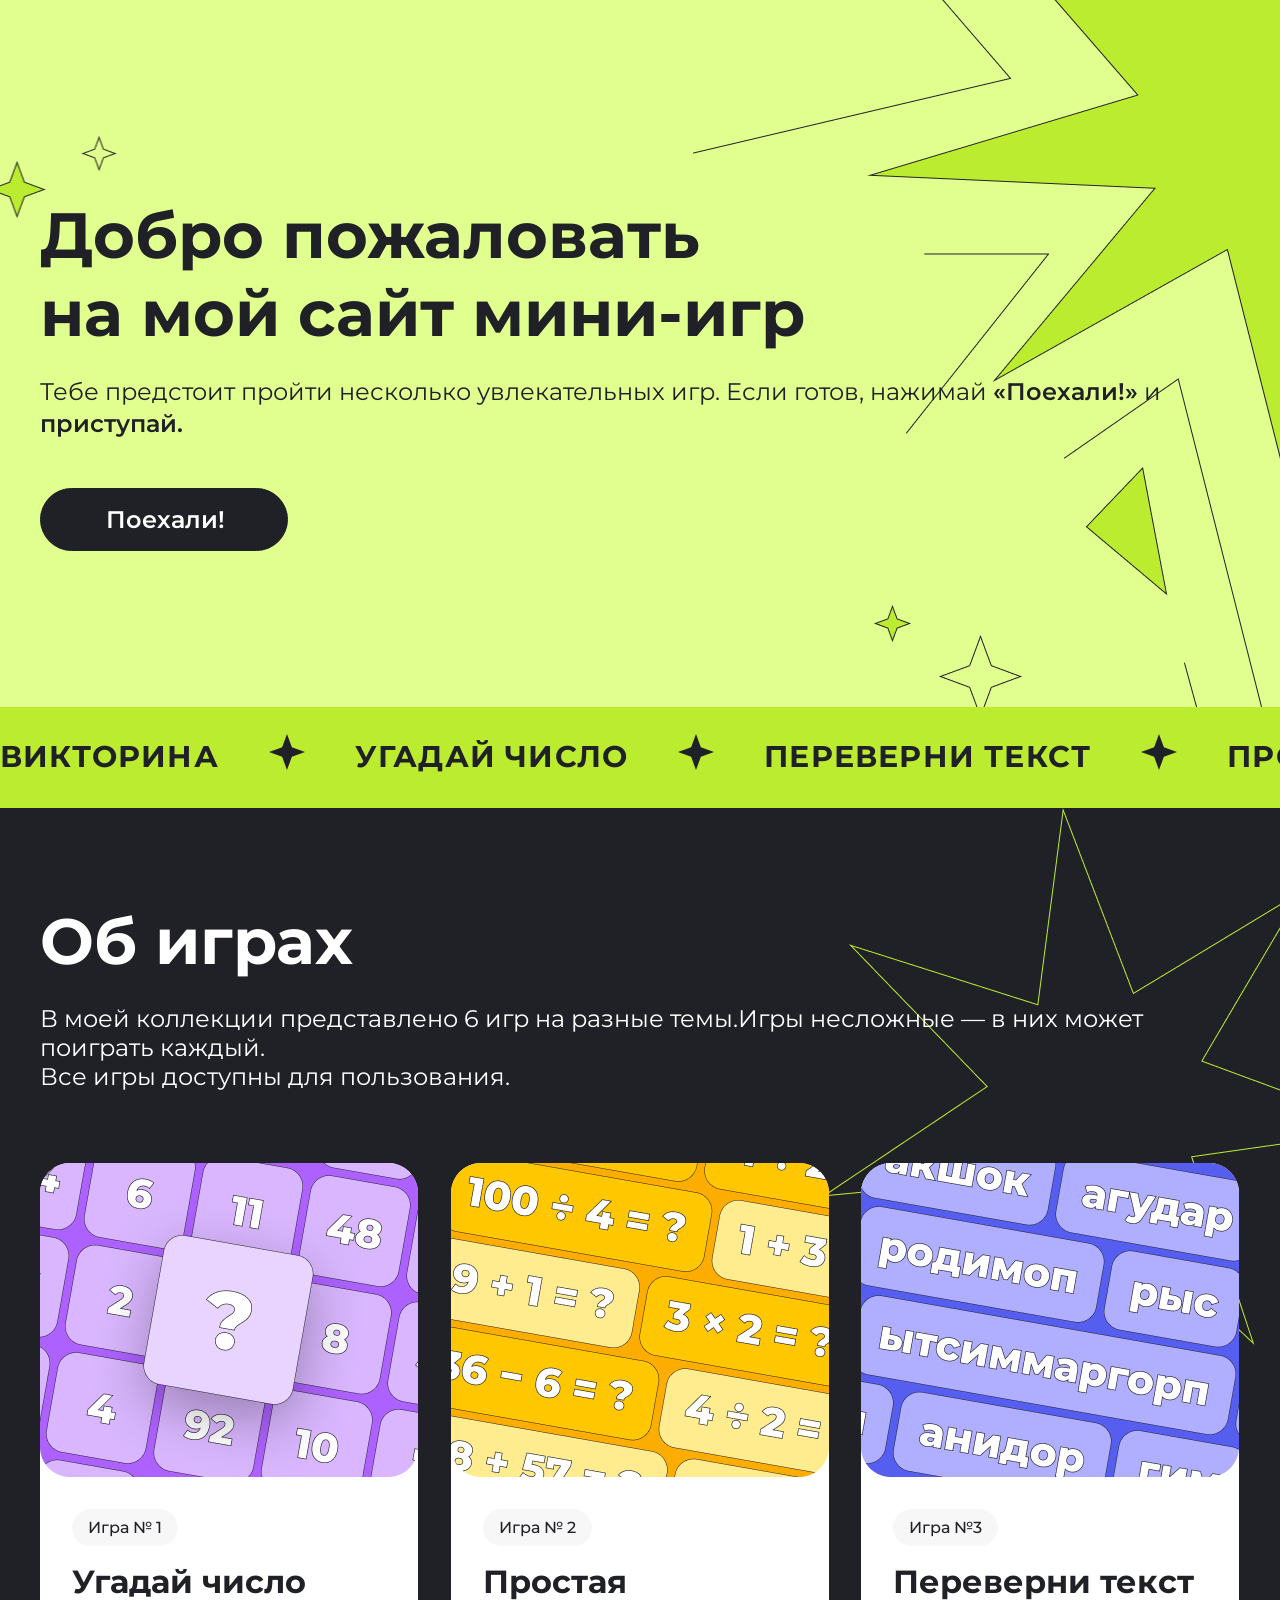
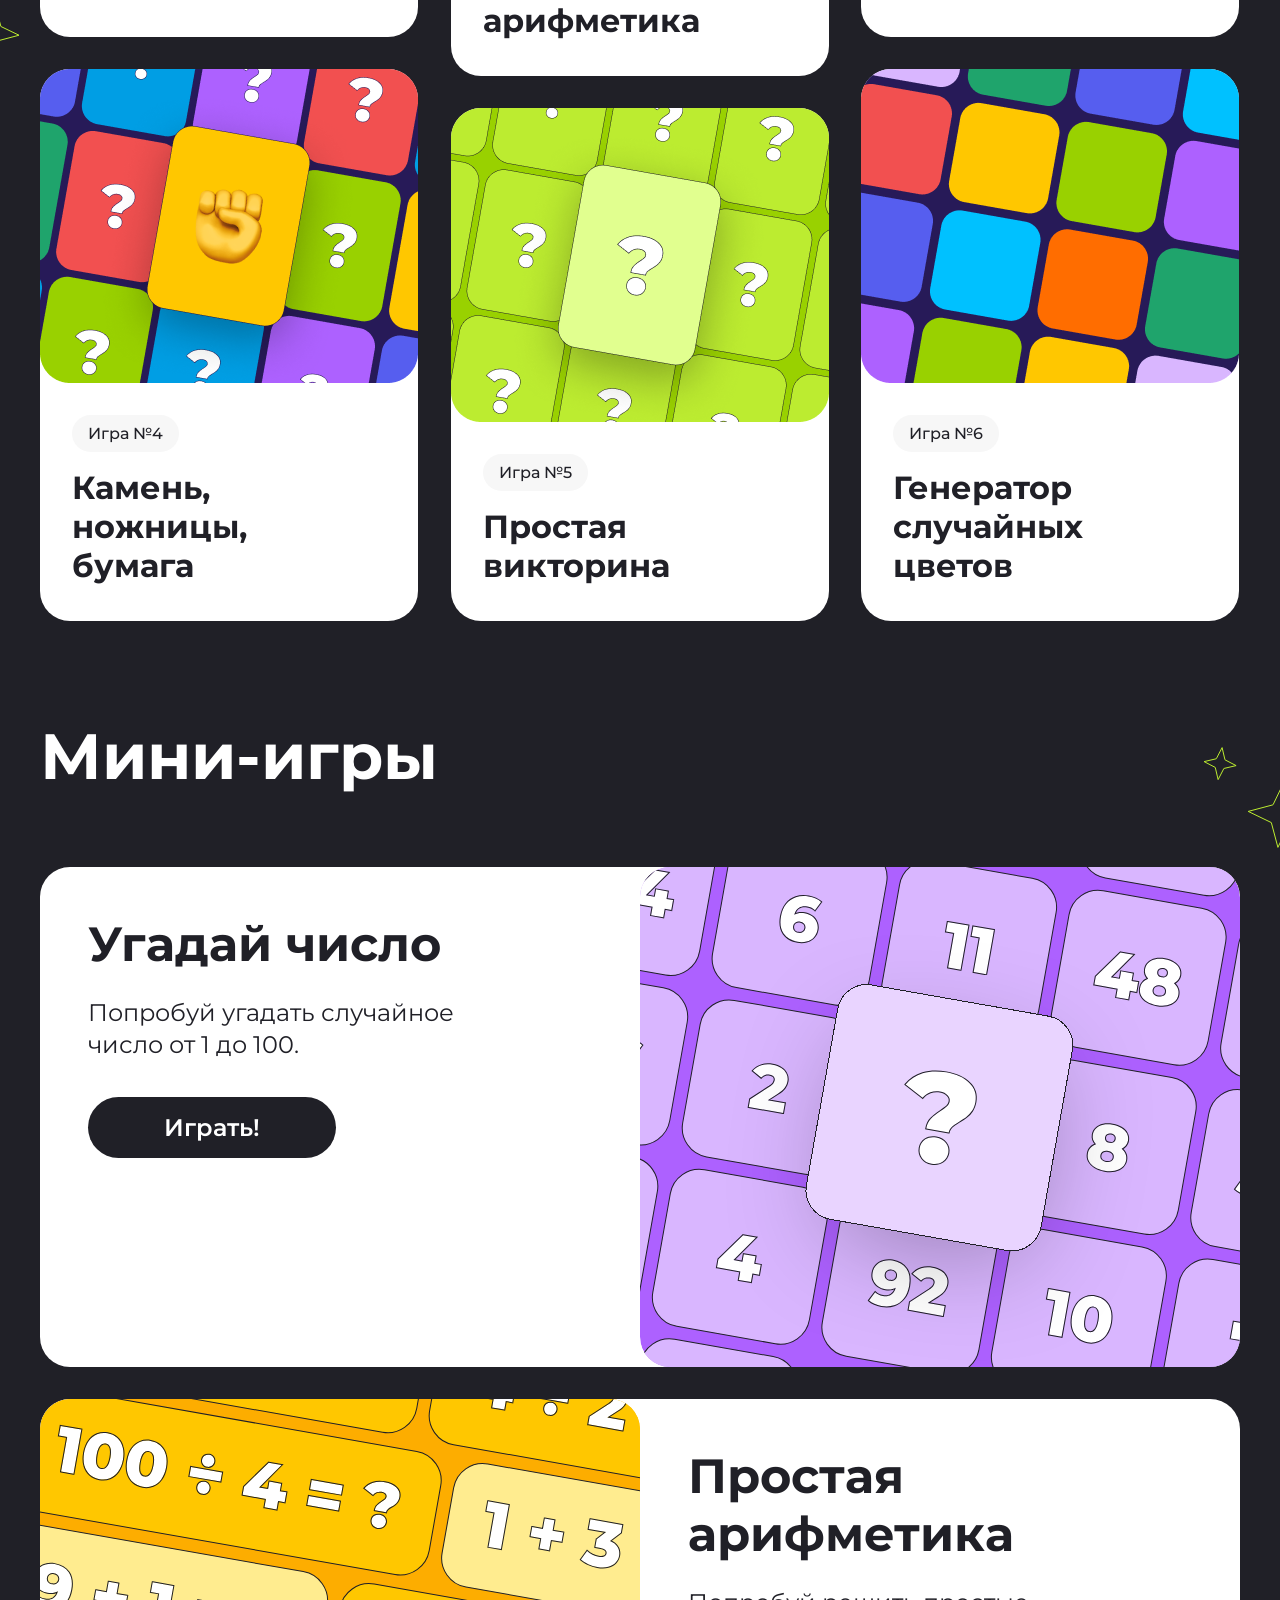
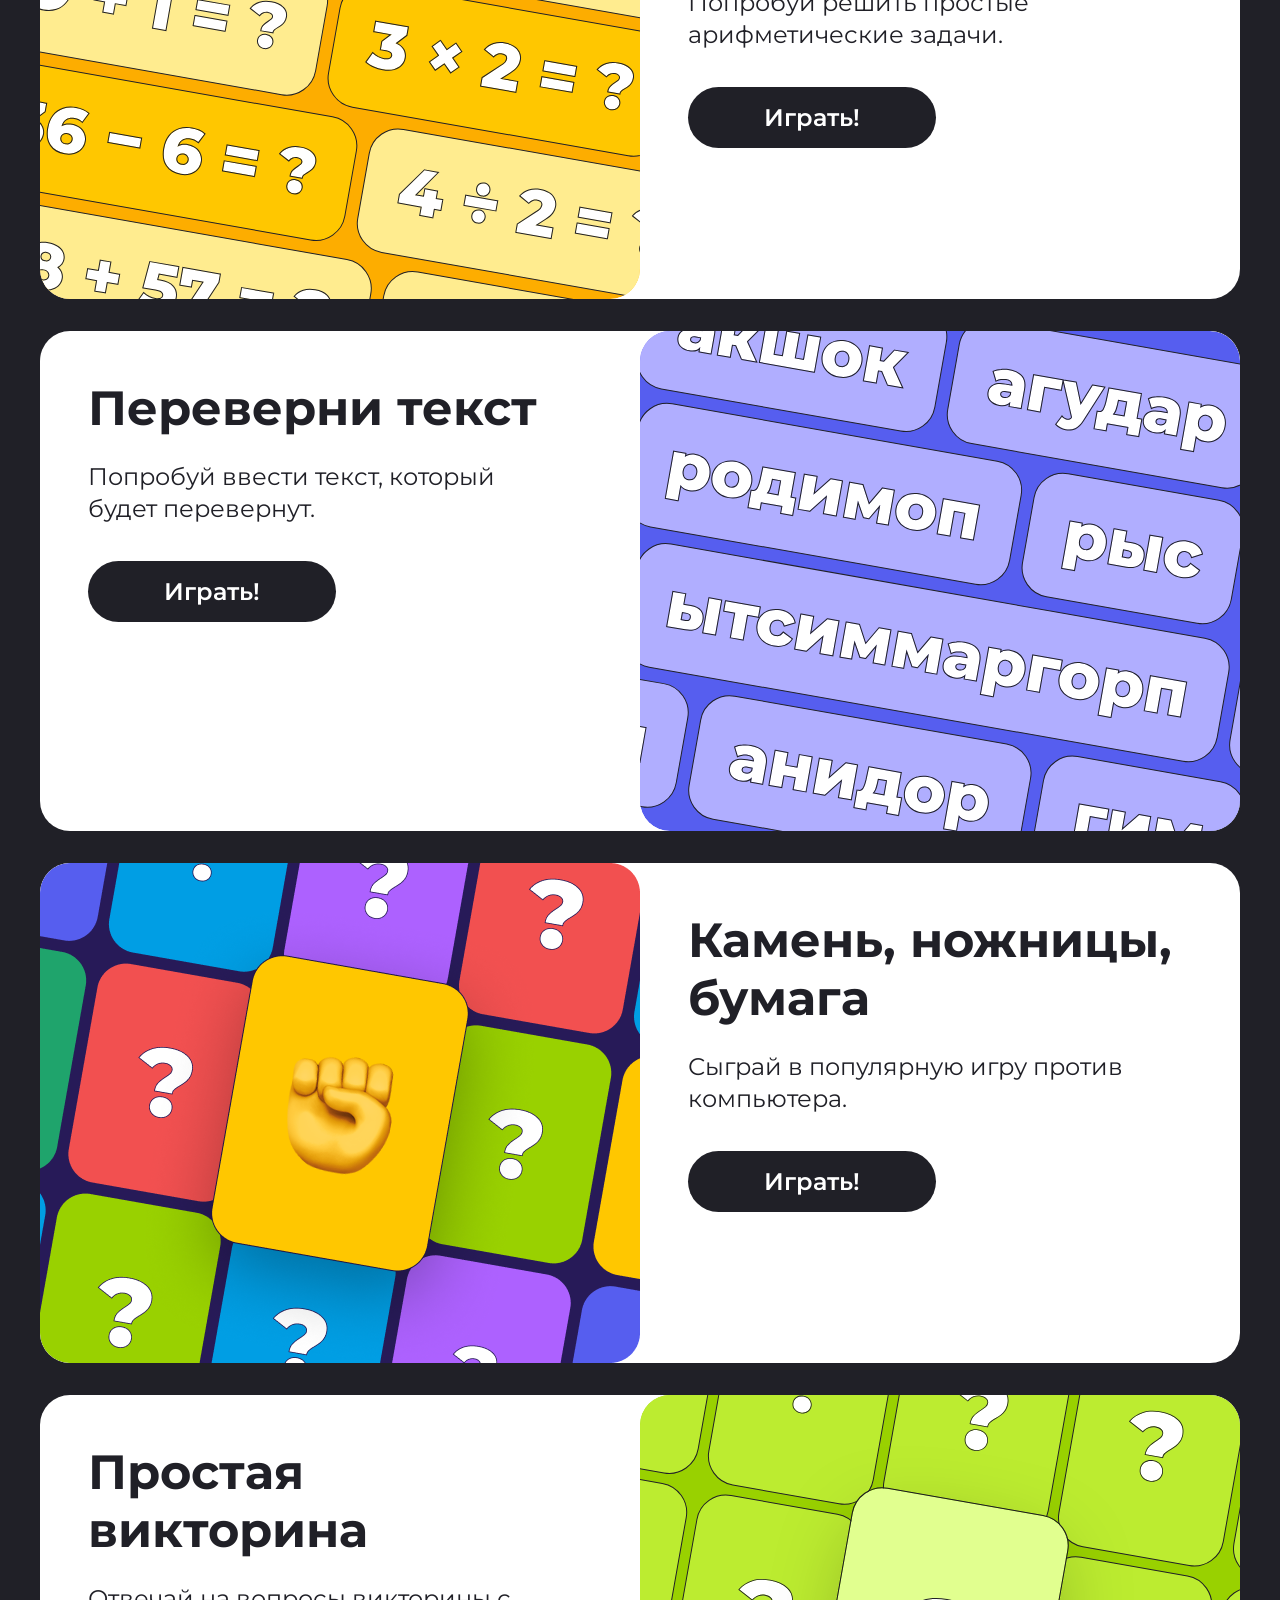
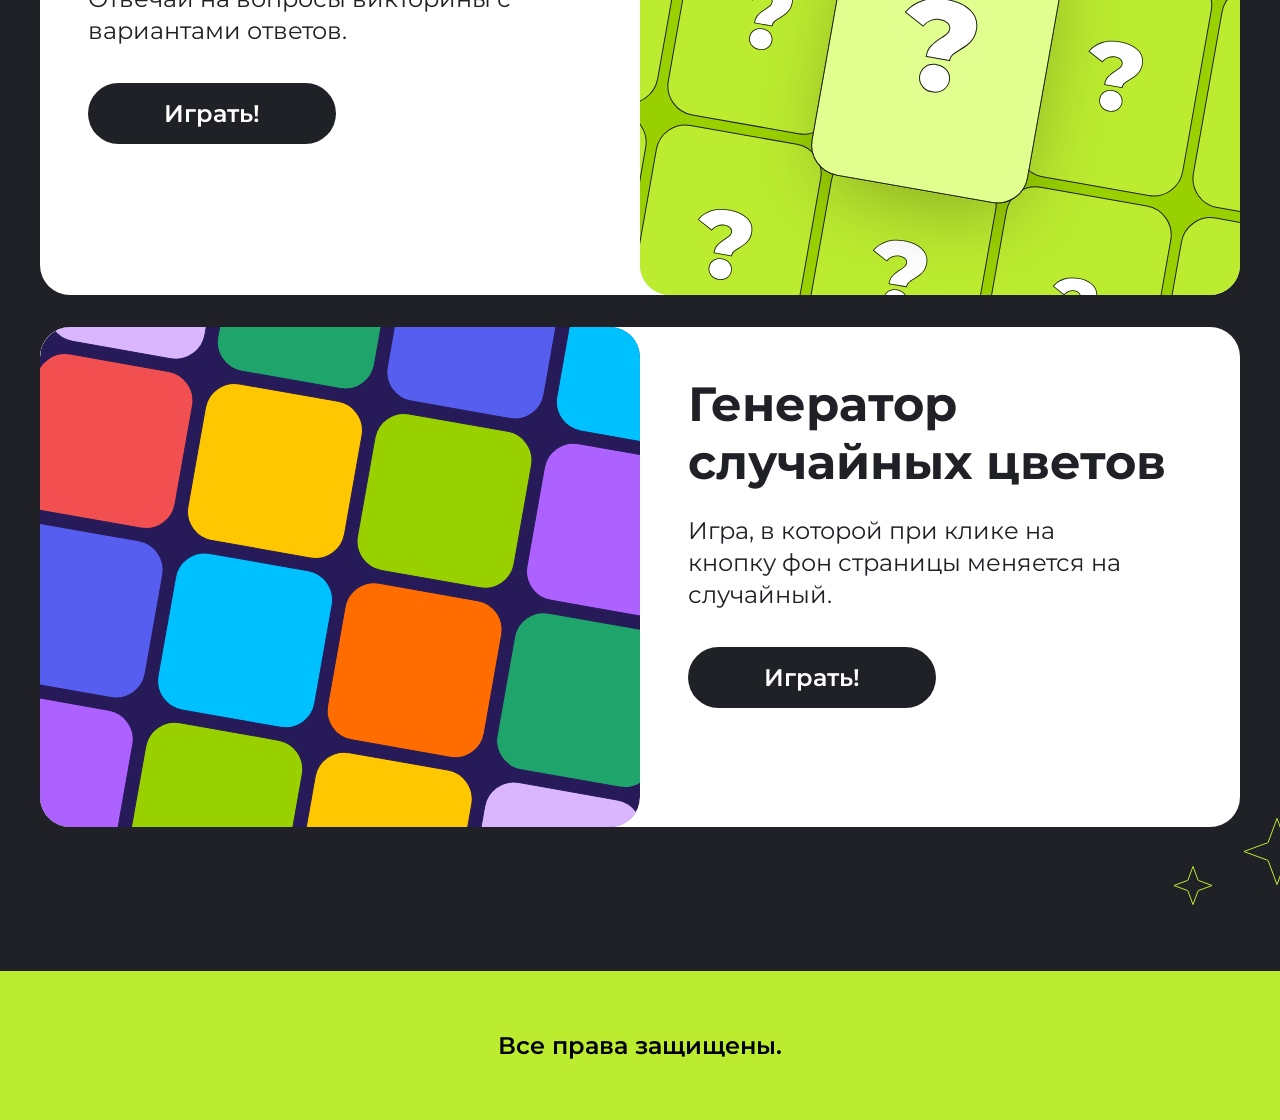
==== commit 1d93cd91: "..." ====
--- a/index.html
+++ b/index.html
@@ -1,21 +1,26 @@
 <!DOCTYPE html>
 <html lang="ru">
+
 <head>
     <meta charset="UTF-8">
     <meta name="viewport" content="width=device-width, initial-scale=1.0">
     <link rel="preconnect" href="https://fonts.googleapis.com">
     <link rel="preconnect" href="https://fonts.gstatic.com" crossorigin>
-    <link href="https://fonts.googleapis.com/css2?family=Montserrat:ital,wght@0,100..900;1,100..900&display=swap" rel="stylesheet">
+    <link href="https://fonts.googleapis.com/css2?family=Montserrat:ital,wght@0,100..900;1,100..900&display=swap"
+        rel="stylesheet">
     <link rel="stylesheet" href="./style.css">
     <title>Document</title>
 </head>
+
 <body>
     <section class="page-repo">
         <header class="header container">
             <div class="header__content">
                 <h1 class="header__heading">Добро пожаловать<br>на мой сайт мини-игр</h1>
-                <p class="header__text">Тебе предстоит пройти несколько увлекательных игр. Если готов, нажимай 
-                    <span class="header__text-bold">«Поехали!»</span> и <span class="header__text-bold">приступай.</span></p>
+                <p class="header__text">Тебе предстоит пройти несколько увлекательных игр. Если готов, нажимай
+                    <span class="header__text-bold">«Поехали!»</span> и <span
+                        class="header__text-bold">приступай.</span>
+                </p>
             </div>
             <a href="#about" class="header__btn">Поехали!</a>
         </header>
@@ -24,33 +29,49 @@
                 <li class="ticker__item">Викторина</li>
                 <li class="ticker__item">
                     <svg xmlns="http://www.w3.org/2000/svg" width="36" height="36" viewBox="0 0 36 36" fill="none">
-                        <path d="M18 0L22.8616 13.1384L36 18L22.8616 22.8616L18 36L13.1384 22.8616L0 18L13.1384 13.1384L18 0Z" fill="#202027"/>
+                        <path
+                            d="M18 0L22.8616 13.1384L36 18L22.8616 22.8616L18 36L13.1384 22.8616L0 18L13.1384 13.1384L18 0Z"
+                            fill="#202027" />
                     </svg>
                 </li>
                 <li class="ticker__item">угадай число</li>
-                <li class="ticker__item"><svg xmlns="http://www.w3.org/2000/svg" width="36" height="36" viewBox="0 0 36 36" fill="none">
-                        <path d="M18 0L22.8616 13.1384L36 18L22.8616 22.8616L18 36L13.1384 22.8616L0 18L13.1384 13.1384L18 0Z" fill="#202027"/>
+                <li class="ticker__item"><svg xmlns="http://www.w3.org/2000/svg" width="36" height="36"
+                        viewBox="0 0 36 36" fill="none">
+                        <path
+                            d="M18 0L22.8616 13.1384L36 18L22.8616 22.8616L18 36L13.1384 22.8616L0 18L13.1384 13.1384L18 0Z"
+                            fill="#202027" />
                     </svg>
                 </li>
                 <li class="ticker__item">Переверни текст</li>
-                <li class="ticker__item"><svg xmlns="http://www.w3.org/2000/svg" width="36" height="36" viewBox="0 0 36 36" fill="none">
-                        <path d="M18 0L22.8616 13.1384L36 18L22.8616 22.8616L18 36L13.1384 22.8616L0 18L13.1384 13.1384L18 0Z" fill="#202027"/>
+                <li class="ticker__item"><svg xmlns="http://www.w3.org/2000/svg" width="36" height="36"
+                        viewBox="0 0 36 36" fill="none">
+                        <path
+                            d="M18 0L22.8616 13.1384L36 18L22.8616 22.8616L18 36L13.1384 22.8616L0 18L13.1384 13.1384L18 0Z"
+                            fill="#202027" />
                     </svg>
                 </li>
                 <li class="ticker__item">Простая арифметика</li>
-                <li class="ticker__item"><svg xmlns="http://www.w3.org/2000/svg" width="36" height="36" viewBox="0 0 36 36" fill="none">
-                        <path d="M18 0L22.8616 13.1384L36 18L22.8616 22.8616L18 36L13.1384 22.8616L0 18L13.1384 13.1384L18 0Z" fill="#202027"/>
+                <li class="ticker__item"><svg xmlns="http://www.w3.org/2000/svg" width="36" height="36"
+                        viewBox="0 0 36 36" fill="none">
+                        <path
+                            d="M18 0L22.8616 13.1384L36 18L22.8616 22.8616L18 36L13.1384 22.8616L0 18L13.1384 13.1384L18 0Z"
+                            fill="#202027" />
                     </svg>
                 </li>
                 <li class="ticker__item">Камень, ножницы, бумага</li>
-                <li class="ticker__item"><svg xmlns="http://www.w3.org/2000/svg" width="36" height="36" viewBox="0 0 36 36" fill="none">
-                        <path d="M18 0L22.8616 13.1384L36 18L22.8616 22.8616L18 36L13.1384 22.8616L0 18L13.1384 13.1384L18 0Z" fill="#202027"/>
+                <li class="ticker__item"><svg xmlns="http://www.w3.org/2000/svg" width="36" height="36"
+                        viewBox="0 0 36 36" fill="none">
+                        <path
+                            d="M18 0L22.8616 13.1384L36 18L22.8616 22.8616L18 36L13.1384 22.8616L0 18L13.1384 13.1384L18 0Z"
+                            fill="#202027" />
                     </svg>
                 </li>
                 <li class="ticker__item">Генератор случайных цветов</li>
                 <li class="ticker__item">
                     <svg xmlns="http://www.w3.org/2000/svg" width="36" height="36" viewBox="0 0 36 36" fill="none">
-                        <path d="M18 0L22.8616 13.1384L36 18L22.8616 22.8616L18 36L13.1384 22.8616L0 18L13.1384 13.1384L18 0Z" fill="#202027"/>
+                        <path
+                            d="M18 0L22.8616 13.1384L36 18L22.8616 22.8616L18 36L13.1384 22.8616L0 18L13.1384 13.1384L18 0Z"
+                            fill="#202027" />
                     </svg>
                 </li>
             </ul>
@@ -60,7 +81,8 @@
     <main class="main">
         <section class="about container" id="about">
             <h2 class="about__title title-section">Об играх</h2>
-            <p class="about__text">В моей коллекции представлено 6 игр на разные темы.Игры несложные — в них может поиграть каждый. <br>Все игры доступны для пользования.</p>
+            <p class="about__text">В моей коллекции представлено 6 игр на разные темы.Игры несложные — в них может
+                поиграть каждый. <br>Все игры доступны для пользования.</p>
             <div class="cards">
                 <article class="card">
                     <a href="#numbers" class="card__link">
@@ -68,7 +90,7 @@
                         <div class="card__content">
                             <p class="card__subtitle">Игра № 1</p>
                             <h3 class="card__title">Угадай число</h3>
-                    </div>
+                        </div>
                     </a>
                 </article>
                 <article class="card">
@@ -125,7 +147,7 @@
                     <div class="card-vertical__content">
                         <h3 class="card-vertical__title">Угадай число</h3>
                         <p class="card-vertical__subtitle">Попробуй угадать случайное число от 1 до 100.</p>
-                        <a href="#" class="card-vertical__btn">Играть!</a>
+                        <a href="#" class="card-vertical__btn" onclick="quessNumber()">Играть!</a>
                     </div>
                     <img src="./img/numbers-vert.svg" alt="numbers" class="card-vertical__img">
                 </article>
@@ -151,7 +173,7 @@
                         <p class="card-vertical__subtitle">Сыграй в популярную игру против компьютера.</p>
                         <a href="#" class="card-vertical__btn">Играть!</a>
                     </div>
-                    <img src="./img/rock-stone-vert.jpg" alt="rock-stone" class="card-vertical__img">
+                    <img src="./img/rock-stone-vert.png" alt="rock-stone" class="card-vertical__img">
                 </article>
                 <article class="card-vertical" id="quiz">
                     <div class="card-vertical__content">
@@ -164,7 +186,8 @@
                 <article class="card-vertical card-vertical_img-right" id="random">
                     <div class="card-vertical__content">
                         <h3 class="card-vertical__title">Генератор случайных цветов</h3>
-                        <p class="card-vertical__subtitle">Игра, в которой при клике на кнопку фон страницы меняется на случайный.</p>
+                        <p class="card-vertical__subtitle">Игра, в которой при клике на кнопку фон страницы меняется на
+                            случайный.</p>
                         <a href="#" class="card-vertical__btn">Играть!</a>
                     </div>
                     <img src="./img/random-vert.svg" alt="random" class="card-vertical__img">
@@ -180,5 +203,7 @@
     <script src="hw2.js"></script>
     <script src="hw3.js"></script>
     <script src="hw4.js"></script>
+    <script src="hw5.js"></script>
 </body>
+
 </html>
